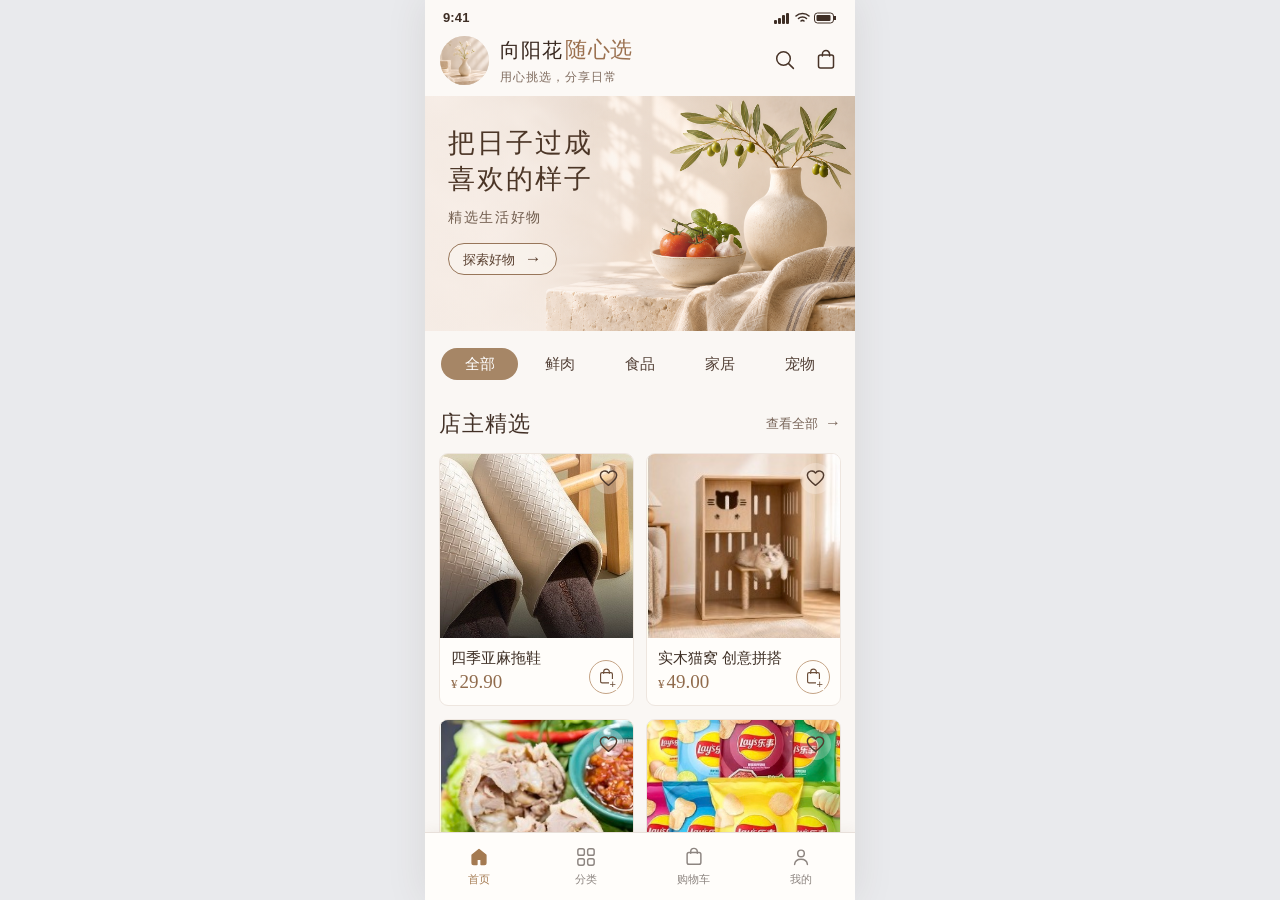
==== v1.html @ 058ba62c "Emphasize shop name typography" ====
<!doctype html>
<html lang="zh-CN">
<head>
  <meta charset="utf-8">
  <meta name="viewport" content="width=device-width, initial-scale=1, viewport-fit=cover">
  <meta name="theme-color" content="#ffffff">
  <title>向阳花随心选</title>
  <link rel="stylesheet" href="./v1-base.css">
  <link rel="stylesheet" href="./v1-theme.css">
  <link rel="stylesheet" href="./v1-store.css?rev=store-1">
  <link rel="stylesheet" href="./v1-warm.css?rev=warm-4">
</head>
<body>
  <main class="phone-shell" aria-label="向阳花随心选界面预览">
    <div class="screen" id="screen" tabindex="0"></div>
    <nav class="bottom-nav" id="bottom-nav" aria-label="页面导航"></nav>
    <div class="toast" id="toast" role="status" aria-live="polite"></div>
  </main>
  <script src="./v1.js?rev=warm-4" defer></script>
</body>
</html>
---- v1-base.css ----
:root {
  font-family: -apple-system, BlinkMacSystemFont, "PingFang SC", "Microsoft YaHei", sans-serif;
  color: #253027;
  background: #e9ece7;
  font-synthesis: none;
  -webkit-tap-highlight-color: transparent;
  --green: #416d50;
  --soft-green: #eaf2e8;
  --muted: #9aa49a;
  --price: #ce795f;
}
* { box-sizing: border-box; }
html, body { height: 100%; margin: 0; }
body { display: flex; justify-content: center; overflow: hidden; }
button, input { font: inherit; }
button { border: 0; cursor: pointer; }
button:focus-visible, input:focus-visible, .screen:focus-visible { outline: 2px solid #6b9a74; outline-offset: 2px; }
.phone-shell { position: relative; display: flex; flex-direction: column; width: min(100%, 430px); height: 100%; height: 100dvh; background: #f6f7f3; overflow: hidden; box-shadow: 0 0 38px #2a3b2d12; }
.screen { flex: 1; min-height: 0; overflow-y: auto; overscroll-behavior: contain; -webkit-overflow-scrolling: touch; scrollbar-width: thin; scrollbar-color: #d2dbd0 transparent; }
.screen::-webkit-scrollbar { width: 4px; }
.screen::-webkit-scrollbar-thumb { background: #d2dbd0; border-radius: 4px; }
.status-bar { display: flex; justify-content: space-between; align-items: center; height: 29px; padding: 6px 18px 0; font-size: 13px; font-weight: 700; letter-spacing: .01em; }
.status-icons { display: flex; align-items: center; gap: 4px; }
.status-icons svg { display: block; }
.home-header { padding: 0 16px 15px; background: linear-gradient(180deg, #e5f0e4 0%, #f6f7f3 100%); }
.home-header .status-bar { margin: 0 -16px; }
.brand-row { display: flex; justify-content: space-between; align-items: flex-start; min-height: 55px; padding-top: 9px; }
.brand-title { margin: 0; color: #233026; font-size: 21px; line-height: 1.2; font-weight: 750; letter-spacing: .01em; }
.brand-subtitle { display: flex; align-items: center; gap: 6px; margin-top: 4px; color: #859288; font-size: 11px; line-height: 1.1; }
.brand-subtitle strong { color: #627766; font-weight: 650; }
.location-dot { width: 6px; height: 6px; border-radius: 50%; background: #83a78a; }
.capsule { display: flex; align-items: center; justify-content: center; gap: 9px; width: 78px; height: 30px; border: 1px solid #dce8dc; border-radius: 20px; background: #fffdfbea; color: #253027; }
.capsule-dots { font-weight: 900; letter-spacing: 1px; transform: translateY(-2px); }
.capsule-divider { width: 1px; height: 17px; background: #e4e9e4; }
.capsule-ring { width: 15px; height: 15px; border: 2px solid currentColor; border-radius: 50%; position: relative; }
.capsule-ring::after { position: absolute; content: ""; width: 5px; height: 5px; border-radius: 50%; background: currentColor; left: 3px; top: 3px; }
.search-form { display: flex; align-items: center; gap: 9px; width: 100%; height: 44px; padding: 5px 5px 5px 13px; border: 1px solid #dce9da; border-radius: 24px; background: #fff; box-shadow: 0 3px 10px #49664b0a; }
.search-form .icon { color: #8ea590; flex: 0 0 18px; }
.search-form input { min-width: 0; flex: 1; border: 0; outline: 0; background: transparent; color: #35483a; font-size: 14px; }
.search-form input::placeholder { color: #aab5a9; }
.search-submit { align-self: stretch; min-width: 56px; padding: 0 14px; border-radius: 20px; background: var(--green); color: #fff; font-size: 13px; font-weight: 700; }
.channels { display: flex; gap: 22px; padding-top: 14px; overflow-x: auto; white-space: nowrap; scrollbar-width: none; }
.channels::-webkit-scrollbar, .horizontal-list::-webkit-scrollbar { display: none; }
.channel { position: relative; flex: none; padding: 0 0 11px; background: transparent; color: #66766a; font-size: 13px; font-weight: 600; }
.channel.is-active { color: #416d50; font-size: 15px; font-weight: 750; }
.channel.is-active::after { position: absolute; content: ""; bottom: 3px; left: 0; width: 28px; height: 3px; border-radius: 2px; background: #416d50; }
.home-body { padding: 0 16px 26px; }
.shortcuts { display: grid; grid-template-columns: repeat(5, minmax(0, 1fr)); gap: 4px; margin: 0 0 22px; }
.shortcut { display: flex; flex-direction: column; align-items: center; gap: 7px; min-width: 0; padding: 0; color: #56685a; background: transparent; font-size: 11px; font-weight: 650; white-space: nowrap; }
.shortcut-art { display: grid; place-items: center; width: 48px; height: 48px; overflow: hidden; border-radius: 50%; background: #ecf3ea; }
.shortcut-art .sprite { width: 40px; height: 40px; border-radius: 50%; }
.shortcut-art .icon { width: 20px; height: 20px; color: #527d5c; }
.section-heading { display: flex; align-items: center; justify-content: space-between; gap: 10px; margin: 0 0 12px; }
.section-heading h2 { margin: 0; font-size: 18px; line-height: 1.2; letter-spacing: .01em; font-weight: 750; }
.section-heading .minor, .section-link { color: #9ca89d; font-size: 11px; font-weight: 600; }
.section-link { padding: 3px 0; background: transparent; }
.feature-grid { display: grid; grid-template-columns: 1fr 1fr; grid-template-rows: repeat(2, 72px); gap: 8px; margin-bottom: 24px; }
.feature { min-width: 0; overflow: hidden; border-radius: 15px; background: #fff; box-shadow: 0 3px 12px #34503a0a; text-align: left; color: inherit; }
.feature-main { display: flex; flex-direction: column; grid-row: 1 / span 2; padding: 12px 7px 7px; }
.feature-copy { min-width: 0; padding-left: 6px; }
.feature-title { display: block; font-size: 14px; line-height: 1.3; font-weight: 750; }
.feature-subtitle { display: block; margin-top: 4px; color: #a2ada1; font-size: 10px; line-height: 1.25; font-weight: 500; white-space: nowrap; }
.feature-main .feature-image { flex: 1; min-height: 0; margin-top: 8px; }
.feature-small { display: flex; align-items: center; justify-content: space-between; gap: 4px; padding: 7px 7px 7px 6px; }
.feature-small .feature-image { flex: 0 0 58px; width: 58px; height: 58px; }
.feature-image, .product-image, .detail-image, .hero-promo { overflow: hidden; border-radius: 10px; background: #f1f3ed; }
.sprite { display: block; width: 100%; height: 100%; overflow: hidden; }
.product-grid { display: grid; grid-template-columns: repeat(2, minmax(0, 1fr)); gap: 9px; }
.product-card { min-width: 0; overflow: hidden; padding: 6px; border-radius: 14px; background: #fff; box-shadow: 0 3px 12px #34503a0a; }
.product-open { display: block; width: 100%; padding: 0; text-align: left; color: inherit; background: transparent; }
.product-image { position: relative; width: 100%; aspect-ratio: 1 / 1; }
.product-badge { position: absolute; top: 7px; left: 7px; z-index: 1; padding: 3px 6px; border-radius: 5px; color: #5c8064; background: #eff6ebed; font-size: 10px; font-weight: 750; line-height: 1.2; }
.product-badge.hot { color: #c77b61; background: #fff2eaf0; }
.product-body { padding: 10px 5px 4px; }
.product-name { display: -webkit-box; height: 19px; overflow: hidden; color: #253027; font-size: 14px; line-height: 19px; font-weight: 750; -webkit-line-clamp: 1; -webkit-box-orient: vertical; }
.product-sub { display: block; overflow: hidden; margin-top: 4px; color: #9ba69b; font-size: 10px; text-overflow: ellipsis; white-space: nowrap; }
.product-bottom { display: flex; align-items: flex-end; justify-content: space-between; gap: 5px; margin-top: 10px; }
.price { color: var(--price); font-weight: 750; line-height: 1; white-space: nowrap; }
.price .currency { margin-right: 1px; font-size: 12px; }
.price .amount { font-size: 20px; }
.add-button { display: grid; place-items: center; flex: 0 0 27px; width: 27px; height: 27px; padding: 0; border-radius: 50%; background: #477555; color: #fff; font-size: 19px; font-weight: 400; line-height: 1; }
.section-space { margin-top: 25px; }
.info-strip { display: flex; justify-content: space-between; align-items: center; gap: 12px; margin-top: 21px; padding: 16px; border-radius: 14px; background: #eaf2e9; }
.info-strip strong { display: block; color: #416d50; font-size: 14px; }
.info-strip span { display: block; margin-top: 5px; color: #8ba08d; font-size: 11px; }
.info-strip button { flex: none; padding: 8px 0; color: #5d8163; background: transparent; font-size: 11px; font-weight: 650; }
.end-note { padding: 24px 0 5px; color: #b5bdb4; text-align: center; font-size: 11px; }
.bottom-nav { z-index: 5; display: grid; grid-template-columns: repeat(4, 1fr); flex: none; min-height: 67px; padding: 7px 0 max(7px, env(safe-area-inset-bottom)); border-top: 1px solid #eef0eb; background: #fffffffa; box-shadow: 0 -4px 16px #2b462d08; }
.nav-item { position: relative; display: flex; flex-direction: column; align-items: center; justify-content: center; gap: 4px; min-height: 48px; padding: 0; color: #9ba59b; background: transparent; font-size: 10px; font-weight: 550; }
.nav-item.is-active { color: #416d50; font-weight: 750; }
.nav-item .icon { width: 19px; height: 19px; }
.nav-count { position: absolute; top: 0; left: calc(50% + 5px); min-width: 15px; height: 15px; padding: 0 3px; border: 1px solid white; border-radius: 10px; background: #d78168; color: #fff; font-size: 9px; line-height: 13px; }
.page-header { position: sticky; top: 0; z-index: 3; padding: 0 16px 12px; background: #fff; border-bottom: 1px solid #f0f2ee; }
.page-header .status-bar { margin: 0 -16px; }
.page-title-row { display: flex; align-items: center; justify-content: space-between; height: 44px; }
.page-title-row h1 { margin: 0; font-size: 20px; font-weight: 750; }
.page-title-row .spacer, .back-button { width: 35px; }
.back-button { display: grid; place-items: center; height: 35px; padding: 0; background: transparent; color: #2b392e; }
.back-button .icon { width: 20px; height: 20px; }
.page-title-row .capsule { width: 78px; transform: scale(.9); transform-origin: right center; }
.category-layout { display: grid; grid-template-columns: 88px minmax(0, 1fr); align-items: start; gap: 9px; padding: 12px 12px 30px 0; }
.category-side { position: sticky; top: 95px; display: flex; flex-direction: column; gap: 3px; max-height: calc(100dvh - 185px); overflow-y: auto; }
.category-side button { position: relative; padding: 10px 3px; color: #8b988c; background: transparent; font-size: 11px; line-height: 1.3; font-weight: 600; }
.category-side button.is-active { color: #416d50; background: #edf4eb; font-weight: 750; }
.category-side button.is-active::before { position: absolute; content: ""; left: 0; top: 9px; bottom: 9px; width: 3px; border-radius: 3px; background: #6f9878; }
.category-panel { min-width: 0; }
.category-head { display: flex; align-items: end; justify-content: space-between; margin: 3px 0 12px; }
.category-head h2 { margin: 0; font-size: 17px; }
.category-head span { color: #a4aea3; font-size: 11px; }
.category-panel .product-grid { gap: 7px; }
.category-panel .product-card { padding: 5px; }
.category-panel .product-body { padding: 8px 3px 4px; }
.category-panel .product-name { font-size: 12px; }
.category-panel .price .amount { font-size: 17px; }
.category-panel .add-button { width: 24px; height: 24px; flex-basis: 24px; }
.page-content { padding: 15px 16px 28px; }
.search-page-form { margin-top: 3px; background: #f4f6f1; border-color: transparent; box-shadow: none; }
.search-count { margin: 3px 0 14px; color: #a4ada3; font-size: 12px; }
.empty-search { padding: 80px 12px; color: #a3aca1; text-align: center; font-size: 14px; }
.profile-card { overflow: hidden; border-radius: 16px; background: #fff; box-shadow: 0 5px 18px #33513a0a; }
.profile-banner { position: relative; height: 194px; overflow: hidden; background: #e9f1e7; }
.profile-banner .sprite { position: absolute; inset: 0; }
.profile-overlay { position: absolute; inset: 0; display: flex; flex-direction: column; align-items: center; justify-content: flex-end; padding-bottom: 22px; color: #fff; background: linear-gradient(transparent 38%, #1c3421a8); }
.profile-overlay strong { font-size: 23px; letter-spacing: 2px; }
.profile-overlay span { margin-top: 5px; font-size: 12px; }
.profile-actions { display: grid; gap: 11px; padding: 22px; }
.wide-button { width: 100%; min-height: 45px; border-radius: 24px; background: #416d50; color: #fff; font-size: 15px; font-weight: 700; }
.wide-button.wechat { background: #06bf5b; }
.profile-hint { margin: 4px 0 0; color: #aab2a8; text-align: center; font-size: 11px; line-height: 1.7; }
.profile-links { display: grid; gap: 8px; margin-top: 16px; }
.profile-links button { display: flex; justify-content: space-between; padding: 17px; border-radius: 12px; background: #fff; color: #3a483d; text-align: left; }
.report-card, .guide-card { padding: 26px 18px; border-radius: 16px; background: #fff; box-shadow: 0 5px 18px #33513a0a; }
.empty-report { padding-top: 33px; text-align: center; }
.empty-icon { display: grid; place-items: center; width: 106px; height: 106px; margin: 0 auto 20px; border-radius: 50%; background: #e8f1e6; color: #7d9c83; }
.empty-icon .icon { width: 46px; height: 46px; }
.empty-report h2 { margin: 0; font-size: 17px; }
.empty-report p { margin: 9px 0 22px; color: #a0aa9f; font-size: 12px; }
.empty-report .wide-button { max-width: 200px; }
.report-item { display: grid; grid-template-columns: 68px 1fr auto; gap: 12px; align-items: center; padding: 11px 0; border-bottom: 1px solid #f1f3ef; }
.report-item:last-child { border: 0; }
.report-item .product-image { width: 68px; height: 68px; }
.report-name { margin: 0 0 8px; font-size: 13px; font-weight: 700; }
.report-price { color: var(--price); font-size: 14px; font-weight: 700; }
.remove-button { padding: 8px; color: #9ca89c; background: transparent; font-size: 12px; }
.detail-content { padding: 12px 16px 25px; }
.detail-image { width: 100%; aspect-ratio: 1 / 1; }
.detail-panel { margin-top: 12px; padding: 19px 17px; border-radius: 16px; background: #fff; }
.detail-panel h1 { margin: 0 0 8px; font-size: 19px; line-height: 1.4; }
.detail-description { margin: 0; color: #99a399; font-size: 12px; line-height: 1.7; }
.detail-price { margin: 20px 0 15px; }
.detail-price .amount { font-size: 29px; }
.detail-stats { display: flex; gap: 26px; padding-top: 14px; border-top: 1px solid #f1f3ee; color: #a0aba0; font-size: 12px; }
.detail-actions { display: flex; align-items: center; gap: 9px; flex: none; min-height: 68px; padding: 9px 16px max(9px, env(safe-area-inset-bottom)); border-top: 1px solid #eef0eb; background: #fff; }
.detail-actions .wide-button { min-height: 44px; }
.detail-actions .secondary { flex: 0 0 90px; background: #d28c74; }
.guide-title { margin: 0 0 9px; color: #416d50; font-size: 18px; }
.guide-card p { margin: 0 0 15px; color: #728174; font-size: 13px; line-height: 1.8; }
.guide-card p:last-child { margin-bottom: 0; }
.toast { position: absolute; left: 50%; bottom: 86px; z-index: 10; padding: 9px 14px; border-radius: 10px; color: #fff; background: #28372de8; font-size: 12px; opacity: 0; pointer-events: none; transform: translate(-50%, 8px); transition: opacity .18s, transform .18s; white-space: nowrap; }
.toast.show { opacity: 1; transform: translate(-50%, 0); }
@media (max-width: 350px) {
  .channels { gap: 16px; }
  .home-body { padding-left: 12px; padding-right: 12px; }
  .feature-title { font-size: 13px; }
  .feature-small .feature-image { flex-basis: 50px; width: 50px; height: 50px; }
  .shortcut { font-size: 10px; }
  .price .amount { font-size: 18px; }
}
@media (prefers-reduced-motion: reduce) { .toast { transition: none; } }
---- v1-theme.css ----
:root {
  color: #202124;
  background: #e9eaed;
  --green: #f22730;
  --soft-green: #fff0f0;
  --muted: #96979d;
  --price: #f22730;
}
button:focus-visible, input:focus-visible, .screen:focus-visible { outline-color: #f05b61; }
.phone-shell { background: #f5f5f8; box-shadow: 0 0 38px #30282b12; }
.screen { scrollbar-color: #dedfe4 transparent; }
.screen::-webkit-scrollbar-thumb { background: #dedfe4; }
.status-bar { color: #171719; }
.home-header { padding: 0 13px 7px; background: linear-gradient(145deg, #fff5f5 0%, #fff 33%, #fff 100%); }
.home-header .status-bar { margin: 0 -13px; }
.brand-row { min-height: 54px; }
.brand-title { color: #171719; font-size: 21px; font-weight: 800; letter-spacing: -.015em; }
.brand-subtitle { color: #999a9e; }
.brand-subtitle strong { color: #66676c; }
.location-dot { background: #f22730; }
.capsule { border-color: #e8e8eb; background: #ffffffed; color: #171719; }
.capsule-divider { background: #e5e5e8; }
.search-form { height: 42px; border: 1.5px solid #f22730; border-radius: 23px; background: #fff; box-shadow: none; }
.search-form .icon { color: #f22730; }
.search-form input { color: #252529; }
.search-form input::placeholder { color: #a0a0a6; }
.search-submit { min-width: 55px; padding: 0 11px; border-left: 1px solid #ececef; border-radius: 0 18px 18px 0; background: transparent; color: #f22730; font-size: 15px; font-weight: 800; }
.channels { gap: 24px; padding-top: 13px; }
.channel { color: #65666b; font-size: 14px; font-weight: 550; }
.channel.is-active { color: #171719; font-size: 16px; font-weight: 800; }
.channel.is-active::after { width: 28px; background: #f22730; }
.home-body { padding: 0 12px 26px; background: #f5f5f8; }
.shortcuts { gap: 2px; margin: 0 -12px 15px; padding: 5px 12px 12px; background: #fff; }
.shortcut { gap: 4px; color: #4f5055; font-size: 11px; font-weight: 600; }
.shortcut-art { position: relative; width: 55px; height: 55px; overflow: visible; background: transparent; }
.category-illustration { display: block; width: 55px; height: 55px; overflow: visible; }
.shortcut-tag { position: absolute; top: 0; right: -4px; padding: 2px 5px; border: 1px solid #fff; border-radius: 10px 10px 10px 2px; background: #f22730; color: #fff; font-size: 9px; font-weight: 800; line-height: 1.15; }
.section-heading { margin-bottom: 9px; }
.section-heading h2 { color: #171719; font-size: 18px; font-weight: 800; letter-spacing: -.01em; }
.section-heading .minor, .section-link { color: #a0a0a6; font-size: 11px; }
.showcase-grid { display: grid; grid-template-columns: repeat(2, minmax(0, 1fr)); gap: 8px; }
.showcase-card { min-width: 0; padding: 11px 9px 10px; border-radius: 12px; background: #fff; }
.showcase-heading { display: flex; align-items: baseline; justify-content: space-between; gap: 3px; overflow: hidden; }
.showcase-heading h3 { overflow: hidden; margin: 0; color: #171719; font-size: 15px; font-weight: 800; text-overflow: ellipsis; white-space: nowrap; }
.showcase-heading > span { flex: none; color: #ef3c41; font-size: 9px; font-weight: 700; }
.showcase-products { display: grid; grid-template-columns: repeat(2, minmax(0, 1fr)); gap: 5px; margin-top: 8px; }
.showcase-product { min-width: 0; padding: 0; background: transparent; text-align: center; }
.showcase-photo { display: block; width: 100%; aspect-ratio: 1 / .9; overflow: hidden; border-radius: 8px; background: #f7f7f7; }
.showcase-price { display: block; overflow: hidden; margin-top: 6px; color: #f22730; font-size: 10px; font-weight: 800; text-overflow: ellipsis; white-space: nowrap; }
.showcase-price strong { font-size: 14px; letter-spacing: -.025em; }
.quick-panels { display: grid; grid-template-columns: repeat(2, minmax(0, 1fr)); gap: 8px; margin: 8px 0 18px; }
.quick-panel { display: flex; justify-content: space-between; align-items: center; gap: 3px; min-width: 0; min-height: 69px; padding: 7px 7px 7px 11px; border-radius: 12px; background: linear-gradient(120deg, #fff4f2, #fff 70%); color: #171719; text-align: left; }
.quick-panel:nth-child(2) { background: linear-gradient(120deg, #fff8e9, #fff 70%); }
.quick-panel strong, .quick-panel small { display: block; white-space: nowrap; }
.quick-panel strong { font-size: 14px; font-weight: 800; }
.quick-panel small { margin-top: 5px; color: #a3a0a0; font-size: 10px; }
.quick-panel-photo { flex: 0 0 55px; width: 55px; height: 55px; overflow: hidden; border-radius: 8px; background: #f6f6f6; }
.feature-image, .product-image, .detail-image, .hero-promo { background: #f6f6f7; }
.product-grid { gap: 8px; }
.product-card { padding: 0; border-radius: 10px; box-shadow: none; }
.product-image { border-radius: 10px 10px 0 0; }
.product-badge { top: 7px; left: 7px; color: #188b65; background: #e3f7eeed; font-weight: 750; }
.product-badge.hot { color: #fff; background: #f22730ed; }
.product-body { padding: 10px 9px 3px; }
.product-name { color: #242428; font-size: 14px; font-weight: 700; }
.product-sub { color: #a0a1a6; font-size: 10px; }
.product-bottom { padding: 0 9px 10px; margin-top: 9px; }
.price { color: #f22730; font-weight: 800; font-variant-numeric: tabular-nums; }
.price .amount { font-size: 21px; letter-spacing: -.035em; }
.add-button { border: 1px solid #ffe0e1; background: #fff0f1; color: #f22730; font-size: 21px; }
.info-strip { background: #fff1f1; }
.info-strip strong { color: #ca3439; }
.info-strip span { color: #aa9091; }
.info-strip button { color: #eb4248; }
.end-note { color: #b5b5bb; }
.bottom-nav { border-top-color: #eeeef1; background: #fff; box-shadow: 0 -4px 16px #26242608; }
.nav-item { color: #77787d; font-size: 10px; }
.nav-item.is-active { color: #f22730; }
.nav-item .icon { width: 21px; height: 21px; }
.nav-count { background: #f22730; }
.page-header { border-bottom-color: #f0f0f2; }
.page-title-row h1 { color: #1b1b1d; font-size: 20px; font-weight: 800; }
.back-button { color: #242427; }
.category-side button { color: #85858a; }
.category-side button.is-active { color: #ef2931; background: #fff1f1; }
.category-side button.is-active::before { background: #f22730; }
.category-head h2 { color: #19191b; }
.category-head span, .search-count, .empty-search { color: #9c9ca2; }
.category-panel .product-card { padding: 0; }
.category-panel .product-body { padding: 8px 7px 3px; }
.category-panel .product-bottom { padding: 0 7px 8px; }
.search-page-form { background: #fff; border-color: #f22730; }
.profile-card, .report-card, .guide-card { box-shadow: 0 4px 14px #29292908; }
.profile-banner { background: #f6efed; }
.profile-overlay { background: linear-gradient(transparent 38%, #301a1aa8); }
.wide-button { background: linear-gradient(90deg, #ff5459, #ed222d); }
.wide-button.wechat { background: #07bf5b; }
.profile-links button { color: #303034; }
.empty-icon { background: #fff0f0; color: #f17779; }
.empty-report p, .detail-description, .detail-stats { color: #a1a1a6; }
.report-price { color: #f22730; }
.remove-button { color: #99999e; }
.detail-price .currency { font-size: 15px; }
.detail-price .amount { font-size: 30px; }
.detail-actions { border-top-color: #eeeef1; }
.detail-actions .secondary { background: #fff0f0; color: #ee3d43; }
.guide-title { color: #e92c34; }
.guide-card p { color: #77777d; }
.toast { background: #252528e8; }
@media (max-width: 350px) {
  .channels { gap: 17px; }
  .shortcut-art, .category-illustration { width: 48px; height: 48px; }
  .showcase-heading h3 { font-size: 13px; }
  .showcase-heading > span { font-size: 8px; }
  .quick-panel strong { font-size: 13px; }
  .quick-panel-photo { flex-basis: 48px; width: 48px; height: 48px; }
}
---- v1-store.css ----
:root {
  --green: #304a3d;
  --soft-green: #edf2ed;
  --price: #304a3d;
  color: #202822;
}
button:focus-visible, input:focus-visible, .screen:focus-visible { outline-color: #658273; }
.phone-shell { background: #fff; box-shadow: 0 0 38px #202b2410; }
.screen { scrollbar-color: #d8e0d9 transparent; }
.screen::-webkit-scrollbar-thumb { background: #d8e0d9; }
.status-bar { color: #202620; }
.home-header { padding: 0 18px; background: #fff; }
.home-header .status-bar { margin: 0 -18px; }
.shop-topbar { display: flex; align-items: center; justify-content: space-between; min-height: 58px; gap: 10px; }
.shop-identity { display: flex; align-items: center; gap: 9px; min-width: 0; }
.shop-mark { display: grid; place-items: center; flex: none; width: 36px; height: 36px; border: 1px solid #cbd8ce; border-radius: 50%; color: #385747; }
.shop-mark svg { width: 27px; height: 27px; }
.shop-name { color: #24382d; font-size: 16px; font-weight: 700; letter-spacing: .05em; white-space: nowrap; }
.shop-wordmark { margin-top: 3px; color: #829185; font-size: 9px; font-weight: 600; letter-spacing: .12em; white-space: nowrap; }
.shop-header-actions { display: flex; align-items: center; gap: 10px; }
.shop-search { display: grid; place-items: center; width: 30px; height: 30px; padding: 0; background: transparent; color: #263c2e; }
.shop-search .icon { width: 21px; height: 21px; }
.capsule { flex: none; border-color: #e1e8e1; background: #fff; color: #27392d; }
.home-body { padding: 0 16px 25px; background: #fff; }
.shop-hero { position: relative; min-height: 218px; overflow: hidden; border-radius: 12px; background: #344333; }
.shop-hero::after { position: absolute; inset: 0; content: ''; background: linear-gradient(90deg, #1b291fc2 0%, #23352288 52%, #1b291f08 100%); }
.shop-hero-image { position: absolute; inset: 0; width: 100%; height: 100%; object-fit: cover; object-position: center center; }
.shop-hero-copy { position: relative; z-index: 1; display: flex; flex-direction: column; align-items: flex-start; padding: 28px 23px 24px; color: #fff; }
.shop-hero-kicker { color: #d7e1d1; font-size: 10px; font-weight: 650; letter-spacing: .18em; }
.shop-hero h1 { margin: 14px 0 7px; font-family: 'Songti SC', 'Noto Serif SC', 'STSong', serif; font-size: 27px; font-weight: 600; line-height: 1.38; letter-spacing: .08em; }
.shop-hero p { margin: 0; color: #ebf0e8; font-size: 13px; letter-spacing: .08em; }
.shop-hero button { min-height: 33px; margin-top: 17px; padding: 0 15px; border: 1px solid #e6ede380; border-radius: 3px; background: #ffffffed; color: #32493b; font-size: 12px; font-weight: 700; }
.shop-intro { display: flex; align-items: center; justify-content: space-between; gap: 10px; padding: 15px 1px 16px; border-bottom: 1px solid #e9eeea; color: #52675a; font-size: 13px; letter-spacing: .06em; }
.shop-intro span + span { color: #98a69a; font-size: 9px; font-weight: 650; letter-spacing: .13em; white-space: nowrap; }
.shop-categories { padding-top: 24px; }
.shop-section-heading { display: flex; align-items: end; justify-content: space-between; gap: 10px; }
.shop-eyebrow { display: block; color: #8b9b8e; font-size: 10px; font-weight: 650; letter-spacing: .16em; line-height: 1; }
.shop-section-heading h2 { margin: 7px 0 0; color: #25382e; font-family: 'Songti SC', 'Noto Serif SC', 'STSong', serif; font-size: 20px; font-weight: 650; letter-spacing: .06em; line-height: 1.2; }
.shop-section-heading button { padding: 6px 0; background: transparent; color: #64786a; font-size: 12px; }
.shop-category-grid { display: grid; grid-template-columns: repeat(5, minmax(0, 1fr)); gap: 2px; margin-top: 17px; }
.shop-category { display: flex; min-width: 0; flex-direction: column; align-items: center; gap: 8px; padding: 0; background: transparent; color: #435549; font-size: 12px; white-space: nowrap; }
.shop-category-icon { display: grid; place-items: center; width: 54px; height: 54px; border: 1px solid #e8eee8; border-radius: 50%; background: #f6f8f5; color: #446452; }
.shop-category-icon svg { width: 36px; height: 36px; }
.shop-collection { padding-top: 30px; }
.shop-section-note { color: #92a093; font-size: 12px; white-space: nowrap; }
.shop-filters { display: flex; gap: 7px; overflow-x: auto; margin: 17px 0 16px; scrollbar-width: none; }
.shop-filters::-webkit-scrollbar { display: none; }
.shop-filter { flex: none; min-height: 31px; padding: 0 12px; border: 1px solid #e6ebe6; border-radius: 18px; background: #fff; color: #718076; font-size: 12px; white-space: nowrap; }
.shop-filter.is-active { border-color: #334e3f; background: #334e3f; color: #fff; }
.product-grid { gap: 20px 11px; }
.product-card { padding: 0; border-radius: 0; background: transparent; box-shadow: none; }
.product-image { border-radius: 8px; background: #f1f4f0; }
.product-body { padding: 10px 1px 2px; }
.product-name { height: 20px; color: #28342c; font-size: 14px; font-weight: 650; line-height: 20px; }
.product-sub { margin-top: 5px; color: #8d9a8f; font-size: 12px; }
.product-bottom { align-items: center; margin-top: 10px; padding: 0 1px 3px; }
.price, .report-price { color: #334e3f; font-weight: 700; font-variant-numeric: tabular-nums; }
.price .amount { font-size: 17px; letter-spacing: -.025em; }
.add-button { width: 28px; height: 28px; flex-basis: 28px; border: 1px solid #cbd9cd; background: #fff; color: #345744; font-size: 20px; }
.shop-about { display: flex; align-items: center; gap: 11px; margin-top: 30px; padding: 17px 15px; border: 1px solid #e9eee9; border-radius: 9px; background: #f7faf7; }
.shop-about-mark { display: grid; place-items: center; flex: none; width: 40px; height: 40px; border: 1px solid #d5e1d5; border-radius: 50%; color: #54725e; }
.shop-about-mark svg { width: 28px; height: 28px; }
.shop-about div { flex: 1; min-width: 0; }
.shop-about strong { color: #385044; font-size: 14px; }
.shop-about p { margin: 5px 0 0; color: #8a9c8d; font-size: 12px; }
.shop-about button { flex: none; padding: 7px 0; background: transparent; color: #577563; font-size: 12px; }
.end-note { padding: 28px 0 6px; color: #a8b5aa; font-size: 10px; letter-spacing: .14em; }
.bottom-nav { min-height: 68px; border-top-color: #edf0ed; background: #fff; box-shadow: 0 -3px 14px #2b463009; }
.nav-item { color: #909b92; font-size: 11px; font-weight: 550; }
.nav-item.is-active { color: #365944; font-weight: 700; }
.nav-item .icon { width: 21px; height: 21px; }
.nav-count { background: #4c6c57; }
.page-header { border-bottom-color: #edf0ed; }
.page-title-row h1 { color: #263b2f; font-size: 18px; }
.back-button { color: #344d3d; }
.search-form { border-color: #dfe8df; background: #f8faf8; box-shadow: none; }
.search-form .icon { color: #658072; }
.search-form input { color: #2c4033; }
.search-form input::placeholder { color: #9ca99e; }
.search-submit { min-width: 54px; border: 0; border-radius: 20px; background: #3d5f49; color: #fff; font-size: 13px; font-weight: 650; }
.category-side button { color: #859489; font-size: 12px; }
.category-side button.is-active { color: #365944; background: #edf4ee; }
.category-side button.is-active::before { background: #54765f; }
.category-head h2 { color: #283d30; }
.category-panel .product-grid { gap: 16px 8px; }
.category-panel .product-body { padding: 8px 1px 3px; }
.category-panel .product-bottom { padding: 0 1px 6px; }
.category-panel .product-name { font-size: 12px; }
.category-panel .price .amount { font-size: 16px; }
.page-content { background: #f8faf8; }
.profile-card, .report-card, .guide-card { border: 1px solid #edf1ed; border-radius: 10px; box-shadow: none; }
.profile-banner { height: 190px; background: #eaf0e9; }
.profile-banner > img { width: 100%; height: 100%; object-fit: cover; }
.profile-overlay { background: linear-gradient(#26372910, #1c2f20b8); }
.profile-overlay strong { font-family: 'Songti SC', 'STSong', serif; font-size: 22px; }
.profile-actions { gap: 7px; }
.profile-hint { color: #95a39a; font-size: 12px; }
.profile-links button { border: 1px solid #edf1ed; border-radius: 9px; color: #3c4e41; font-size: 14px; }
.wide-button { border-radius: 6px; background: #3c5d48; color: #fff; }
.empty-icon { width: 90px; height: 90px; background: #f0f5ef; color: #8ba493; }
.empty-report p, .detail-description, .detail-stats { color: #839187; }
.detail-content { background: #f8faf8; }
.detail-image { border-radius: 10px; }
.detail-panel { border: 1px solid #edf1ed; border-radius: 10px; }
.detail-price .amount { font-size: 27px; }
.detail-actions .secondary { background: #eef4ef; color: #4c6c57; }
.info-strip { background: #f0f5f0; }
.info-strip strong, .info-strip button { color: #526d59; }
.info-strip span { color: #8a9b8e; }
.guide-card { padding: 27px 21px; }
.guide-title { margin-top: 13px; color: #385443; font-family: 'Songti SC', 'STSong', serif; font-size: 20px; }
.guide-card p { margin-top: 15px; color: #748479; font-size: 14px; }
@media (max-width: 350px) {
  .home-header { padding-inline: 12px; }
  .home-header .status-bar { margin-inline: -12px; }
  .home-body { padding-inline: 12px; }
  .shop-wordmark { font-size: 8px; }
  .shop-header-actions { gap: 5px; }
  .shop-category { font-size: 11px; }
  .shop-category-icon { width: 46px; height: 46px; }
  .shop-category-icon svg { width: 31px; height: 31px; }
  .shop-hero h1 { font-size: 24px; }
  .shop-intro span + span { font-size: 8px; }
  .shop-section-note { font-size: 11px; }
}
---- v1-warm.css ----
:root {
  --green: #a37f5e;
  --soft-green: #f4ede7;
  --price: #916a49;
  color: #403025;
}
button:focus-visible, input:focus-visible, .screen:focus-visible { outline-color: #a78362; }
.phone-shell { background: #faf7f4; box-shadow: 0 0 38px #4b37251a; }
.screen { scrollbar-color: #ddd2c8 transparent; }
.screen::-webkit-scrollbar-thumb { background: #ddd2c8; }
.status-bar { color: #3e2e25; }
.warm-header { padding: 0 15px; background: #fcf9f6; }
.warm-header .status-bar { margin: 0 -15px; }
.warm-topbar { display: flex; align-items: center; justify-content: space-between; gap: 12px; min-height: 67px; padding: 5px 0 10px; }
.warm-identity { display: flex; align-items: center; gap: 11px; min-width: 0; }
.warm-avatar { flex: none; width: 49px; height: 49px; border-radius: 50%; object-fit: cover; object-position: center 28%; background: #eae1d7; }
.warm-shop-name { display: flex; align-items: baseline; gap: 3px; color: #38281f; font-family: 'Songti SC', 'Noto Serif SC', 'STSong', serif; font-size: 20px; font-weight: 700; letter-spacing: .04em; white-space: nowrap; }
.warm-shop-accent { color: #9b7150; font-family: 'PingFang SC', 'Microsoft YaHei', sans-serif; font-size: 1.1em; font-weight: 800; letter-spacing: .02em; }
.warm-shop-sub { margin-top: 4px; color: #806d60; font-size: 12px; letter-spacing: .08em; white-space: nowrap; }
.warm-header-actions { display: flex; align-items: center; gap: 12px; }
.warm-header-actions button { position: relative; display: grid; place-items: center; width: 29px; height: 35px; padding: 0; background: transparent; color: #473327; }
.warm-header-actions .icon { width: 24px; height: 24px; stroke-width: 1.5; }
.warm-header-bag > span { position: absolute; top: 0; right: -4px; display: grid; place-items: center; width: 15px; height: 15px; border-radius: 50%; background: #a37f5e; color: white; font-size: 9px; }
.warm-body { padding: 0 0 28px; background: #faf7f4; }
.warm-hero { position: relative; height: 235px; overflow: hidden; background: #eee3da; }
.warm-hero-image { position: absolute; inset: 0; width: 100%; height: 100%; object-fit: cover; object-position: center; }
.warm-hero::after { position: absolute; inset: 0; content: ''; background: linear-gradient(90deg, #f5ece6b8, #f7eee94a 47%, transparent 75%); }
.warm-hero-copy { position: relative; z-index: 1; padding: 29px 23px; color: #4c3627; }
.warm-hero h1 { margin: 0; font-family: 'Songti SC', 'Noto Serif SC', 'STSong', serif; font-size: 27px; font-weight: 700; line-height: 1.35; letter-spacing: .07em; }
.warm-hero p { margin: 11px 0 16px; color: #715d4e; font-size: 14px; letter-spacing: .12em; }
.warm-hero button { min-height: 32px; padding: 0 14px; border: 1px solid #98765a; border-radius: 18px; background: #fbf7f1aa; color: #5a4030; font-size: 13px; }
.warm-hero button span { margin-left: 6px; font-size: 17px; }
.warm-filters { display: flex; align-items: center; justify-content: space-between; gap: 3px; padding: 17px 16px 10px; }
.warm-filter { flex: 1; min-width: 0; min-height: 32px; padding: 0 8px; border-radius: 18px; background: transparent; color: #534137; font-family: 'Songti SC', 'Noto Serif SC', 'STSong', serif; font-size: 15px; white-space: nowrap; }
.warm-filter.is-active { background: #a68666; color: #fff; }
.warm-selection { padding: 18px 14px 0; }
.warm-section-heading { display: flex; align-items: center; justify-content: space-between; gap: 10px; margin-bottom: 14px; }
.warm-section-heading h2 { margin: 0; color: #423026; font-family: 'Songti SC', 'Noto Serif SC', 'STSong', serif; font-size: 22px; font-weight: 700; letter-spacing: .04em; }
.warm-section-heading button { padding: 6px 0; background: transparent; color: #79665a; font-size: 13px; }
.warm-section-heading button span { padding-left: 3px; font-size: 16px; }
.warm-grid { display: grid; grid-template-columns: repeat(2, minmax(0, 1fr)); gap: 13px 12px; }
.warm-card { position: relative; min-width: 0; overflow: hidden; border: 1px solid #eee6df; border-radius: 9px; background: #fffdfa; }
.warm-card-image { display: block; width: 100%; aspect-ratio: 1.05; overflow: hidden; padding: 0; background: #f0e6dc; }
.warm-card-image .sprite { width: 100%; height: 100%; }
.warm-favorite { position: absolute; top: 9px; right: 9px; display: grid; place-items: center; width: 31px; height: 31px; padding: 0; background: #fff9f54a; border-radius: 50%; color: #513b2e; }
.warm-favorite .icon { width: 23px; height: 23px; stroke-width: 1.5; }
.warm-favorite.is-active .icon { fill: #ad8569; color: #8b6248; }
.warm-card-copy { position: relative; min-height: 67px; padding: 10px 47px 10px 11px; }
.warm-card-title { display: -webkit-box; min-height: 20px; overflow: hidden; color: #3f3026; font-family: 'Songti SC', 'Noto Serif SC', 'STSong', serif; font-size: 15px; font-weight: 700; line-height: 20px; -webkit-box-orient: vertical; -webkit-line-clamp: 1; }
.warm-card-price { display: block; margin-top: 4px; color: #906b4c; font-family: Georgia, 'Songti SC', serif; font-size: 19px; line-height: 1; }
.warm-card-price small { margin-right: 2px; font-size: 13px; }
.warm-add { position: absolute; right: 10px; bottom: 11px; display: grid; place-items: center; width: 34px; height: 34px; padding: 0; border: 1px solid #c5a486; border-radius: 50%; background: #fffdfa; color: #6c4e39; }
.warm-add .icon { width: 19px; height: 19px; stroke-width: 1.5; }
.warm-add span { position: absolute; right: 5px; bottom: 3px; padding: 0 1px; background: #fffdfa; font-size: 11px; line-height: 1; }
.warm-about { display: flex; align-items: center; gap: 10px; margin: 24px 14px 0; padding: 16px 13px; border: 1px solid #eee5dc; border-radius: 8px; background: #f7f1eb; }
.warm-about > span { display: grid; place-items: center; flex: none; width: 39px; height: 39px; border: 1px solid #dfd0c1; border-radius: 50%; color: #a18268; }
.warm-about svg { width: 27px; height: 27px; }
.warm-about div { flex: 1; min-width: 0; }
.warm-about strong { color: #654e3c; font-size: 14px; }
.warm-about p { margin: 5px 0 0; color: #9a897c; font-size: 12px; }
.warm-about button { flex: none; padding: 6px 0; background: transparent; color: #98775b; font-size: 12px; }
.end-note { padding: 27px 0 3px; color: #b8a99d; font-size: 10px; letter-spacing: .14em; }
.bottom-nav { min-height: 68px; border-top-color: #e8e0da; background: #fffdfa; box-shadow: 0 -2px 12px #6a4a3010; }
.nav-item { color: #8d8580; font-size: 11px; }
.nav-item.is-active { color: #a47a51; }
.nav-item .icon { width: 22px; height: 22px; stroke-width: 1.6; }
.nav-item.is-active .nav-icon-home { fill: currentColor; }
.nav-count { background: #a47a51; }
.page-header { background: #fcf9f6; border-bottom-color: #eee6df; }
.page-title-row h1 { color: #4b382c; }
.back-button { color: #5d493b; }
.capsule { border-color: #eadfd5; color: #4f3c30; }
.search-form { border-color: #e9ded4; background: #fffdfa; }
.search-form .icon { color: #a48266; }
.search-form input { color: #4a382c; }
.search-submit { background: #a37f5e; color: #fff; }
.category-side button.is-active { color: #8c674a; background: #f6eee6; }
.category-side button.is-active::before { background: #a88361; }
.category-head h2, .product-name { color: #49372a; }
.product-sub, .detail-description, .detail-stats { color: #9e8f83; }
.price, .report-price { color: #916a49; }
.add-button { border-color: #dcc9b7; color: #916a49; }
.page-content, .detail-content { background: #faf7f4; }
.profile-card, .report-card, .guide-card, .detail-panel, .profile-links button { border-color: #eee5dd; }
.wide-button { background: #a37f5e; }
.empty-icon { background: #f5ede5; color: #b29a85; }
.info-strip { background: #f4ece4; }
.info-strip strong, .info-strip button, .guide-title { color: #8a6b50; }
.info-strip span { color: #a99788; }
.detail-actions .secondary { background: #f4ece4; color: #8a6b50; }
.profile-overlay { background: linear-gradient(#3e29160c, #38291c9c); }
@media (max-width: 350px) {
  .warm-header { padding-inline: 10px; }
  .warm-header .status-bar { margin-inline: -10px; }
  .warm-avatar { width: 42px; height: 42px; }
  .warm-identity { gap: 8px; }
  .warm-shop-name { font-size: 17px; }
  .warm-shop-sub { font-size: 11px; }
  .warm-header-actions { gap: 5px; }
  .warm-hero { height: 205px; }
  .warm-hero-copy { padding: 25px 18px; }
  .warm-hero h1 { font-size: 23px; }
  .warm-hero p { font-size: 12px; }
  .warm-filter { padding: 0 5px; font-size: 13px; }
  .warm-card-title { font-size: 13px; }
}
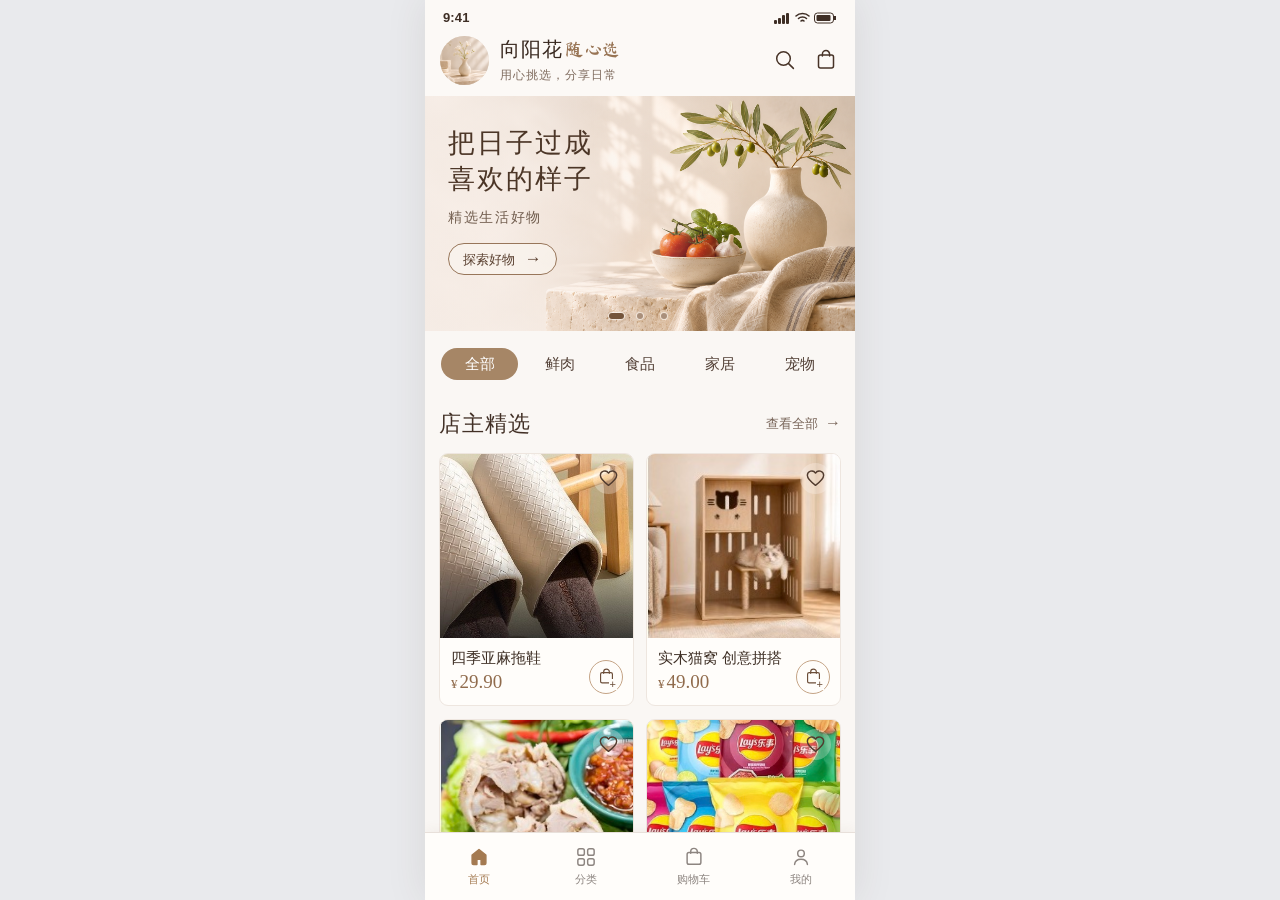
==== commit 0bf6d973: "Add boutique home carousel and refine shop font" ====
--- a/v1.html
+++ b/v1.html
@@ -8,7 +8,7 @@
   <link rel="stylesheet" href="./v1-base.css">
   <link rel="stylesheet" href="./v1-theme.css">
   <link rel="stylesheet" href="./v1-store.css?rev=store-1">
-  <link rel="stylesheet" href="./v1-warm.css?rev=warm-4">
+  <link rel="stylesheet" href="./v1-warm.css?rev=carousel-1">
 </head>
 <body>
   <main class="phone-shell" aria-label="向阳花随心选界面预览">
@@ -16,6 +16,6 @@
     <nav class="bottom-nav" id="bottom-nav" aria-label="页面导航"></nav>
     <div class="toast" id="toast" role="status" aria-live="polite"></div>
   </main>
-  <script src="./v1.js?rev=warm-4" defer></script>
+  <script src="./v1.js?rev=carousel-1" defer></script>
 </body>
 </html>
--- a/v1-warm.css
+++ b/v1-warm.css
@@ -1,3 +1,4 @@
+@font-face { font-family: 'Shop Accent'; src: url('./assets/v1-accent.woff2') format('woff2'); font-style: normal; font-weight: 400; font-display: swap; }
 :root {
   --green: #a37f5e;
   --soft-green: #f4ede7;
@@ -15,21 +16,29 @@
 .warm-identity { display: flex; align-items: center; gap: 11px; min-width: 0; }
 .warm-avatar { flex: none; width: 49px; height: 49px; border-radius: 50%; object-fit: cover; object-position: center 28%; background: #eae1d7; }
 .warm-shop-name { display: flex; align-items: baseline; gap: 3px; color: #38281f; font-family: 'Songti SC', 'Noto Serif SC', 'STSong', serif; font-size: 20px; font-weight: 700; letter-spacing: .04em; white-space: nowrap; }
-.warm-shop-accent { color: #9b7150; font-family: 'PingFang SC', 'Microsoft YaHei', sans-serif; font-size: 1.1em; font-weight: 800; letter-spacing: .02em; }
+.warm-shop-accent { color: #987454; font-family: 'Shop Accent', 'Kaiti SC', 'STKaiti', serif; font-size: .9em; font-weight: 400; letter-spacing: .03em; }
 .warm-shop-sub { margin-top: 4px; color: #806d60; font-size: 12px; letter-spacing: .08em; white-space: nowrap; }
 .warm-header-actions { display: flex; align-items: center; gap: 12px; }
 .warm-header-actions button { position: relative; display: grid; place-items: center; width: 29px; height: 35px; padding: 0; background: transparent; color: #473327; }
 .warm-header-actions .icon { width: 24px; height: 24px; stroke-width: 1.5; }
 .warm-header-bag > span { position: absolute; top: 0; right: -4px; display: grid; place-items: center; width: 15px; height: 15px; border-radius: 50%; background: #a37f5e; color: white; font-size: 9px; }
 .warm-body { padding: 0 0 28px; background: #faf7f4; }
-.warm-hero { position: relative; height: 235px; overflow: hidden; background: #eee3da; }
+.warm-hero { position: relative; height: 235px; overflow: hidden; background: #eee3da; touch-action: pan-y; }
+.warm-slide { position: absolute; inset: 0; animation: warm-hero-fade .35s ease both; }
+.warm-slide[hidden] { display: none; }
 .warm-hero-image { position: absolute; inset: 0; width: 100%; height: 100%; object-fit: cover; object-position: center; }
-.warm-hero::after { position: absolute; inset: 0; content: ''; background: linear-gradient(90deg, #f5ece6b8, #f7eee94a 47%, transparent 75%); }
+.warm-slide::after { position: absolute; inset: 0; content: ''; pointer-events: none; background: linear-gradient(90deg, #f5ece6b8, #f7eee94a 47%, transparent 75%); }
 .warm-hero-copy { position: relative; z-index: 1; padding: 29px 23px; color: #4c3627; }
 .warm-hero h1 { margin: 0; font-family: 'Songti SC', 'Noto Serif SC', 'STSong', serif; font-size: 27px; font-weight: 700; line-height: 1.35; letter-spacing: .07em; }
 .warm-hero p { margin: 11px 0 16px; color: #715d4e; font-size: 14px; letter-spacing: .12em; }
-.warm-hero button { min-height: 32px; padding: 0 14px; border: 1px solid #98765a; border-radius: 18px; background: #fbf7f1aa; color: #5a4030; font-size: 13px; }
-.warm-hero button span { margin-left: 6px; font-size: 17px; }
+.warm-hero-copy button { min-height: 32px; padding: 0 14px; border: 1px solid #98765a; border-radius: 18px; background: #fbf7f1aa; color: #5a4030; font-size: 13px; }
+.warm-hero-copy button span { margin-left: 6px; font-size: 17px; }
+.warm-carousel-dots { position: absolute; z-index: 2; bottom: 3px; left: 50%; display: flex; gap: 0; transform: translateX(-50%); }
+.warm-carousel-dot { position: relative; display: grid; place-items: center; width: 24px; height: 24px; padding: 0; border: 0; background: transparent; }
+.warm-carousel-dot::before { width: 6px; height: 6px; border-radius: 8px; background: #a98f7b; content: ''; box-shadow: 0 0 0 1px #fff8; transition: width .2s ease, background .2s ease; }
+.warm-carousel-dot.is-active::before { width: 15px; background: #74553c; }
+@keyframes warm-hero-fade { from { opacity: .65; } to { opacity: 1; } }
+@media (prefers-reduced-motion: reduce) { .warm-slide { animation: none; } .warm-carousel-dot::before { transition: none; } }
 .warm-filters { display: flex; align-items: center; justify-content: space-between; gap: 3px; padding: 17px 16px 10px; }
 .warm-filter { flex: 1; min-width: 0; min-height: 32px; padding: 0 8px; border-radius: 18px; background: transparent; color: #534137; font-family: 'Songti SC', 'Noto Serif SC', 'STSong', serif; font-size: 15px; white-space: nowrap; }
 .warm-filter.is-active { background: #a68666; color: #fff; }
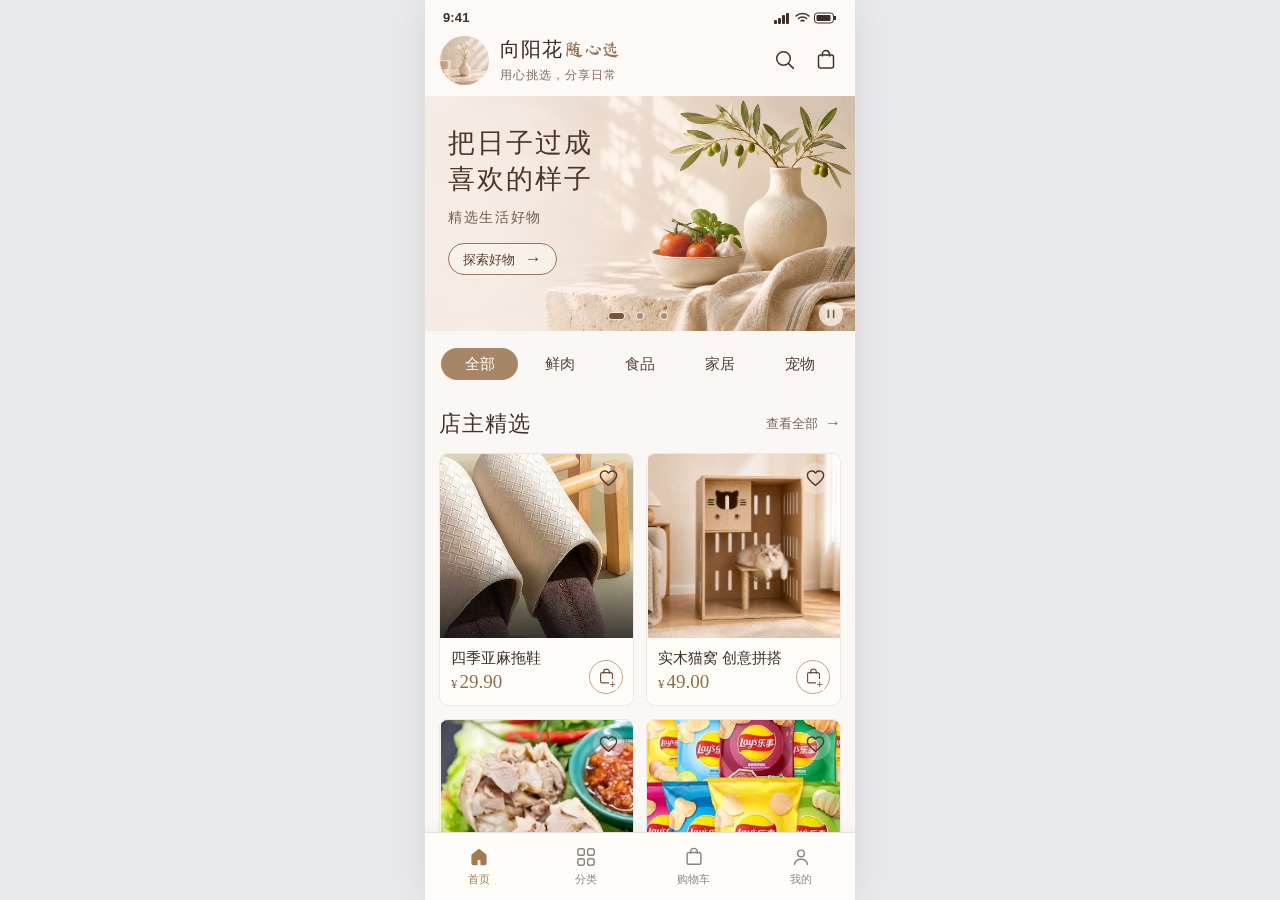
==== commit 7cd7bc11: "Ensure home carousel plays automatically" ====
--- a/v1.html
+++ b/v1.html
@@ -8,7 +8,7 @@
   <link rel="stylesheet" href="./v1-base.css">
   <link rel="stylesheet" href="./v1-theme.css">
   <link rel="stylesheet" href="./v1-store.css?rev=store-1">
-  <link rel="stylesheet" href="./v1-warm.css?rev=carousel-1">
+  <link rel="stylesheet" href="./v1-warm.css?rev=autoplay-2">
 </head>
 <body>
   <main class="phone-shell" aria-label="向阳花随心选界面预览">
@@ -16,6 +16,6 @@
     <nav class="bottom-nav" id="bottom-nav" aria-label="页面导航"></nav>
     <div class="toast" id="toast" role="status" aria-live="polite"></div>
   </main>
-  <script src="./v1.js?rev=carousel-1" defer></script>
+  <script src="./v1.js?rev=autoplay-2" defer></script>
 </body>
 </html>
--- a/v1-warm.css
+++ b/v1-warm.css
@@ -37,6 +37,8 @@
 .warm-carousel-dot { position: relative; display: grid; place-items: center; width: 24px; height: 24px; padding: 0; border: 0; background: transparent; }
 .warm-carousel-dot::before { width: 6px; height: 6px; border-radius: 8px; background: #a98f7b; content: ''; box-shadow: 0 0 0 1px #fff8; transition: width .2s ease, background .2s ease; }
 .warm-carousel-dot.is-active::before { width: 15px; background: #74553c; }
+.warm-carousel-toggle { position: absolute; z-index: 2; right: 12px; bottom: 5px; display: grid; place-items: center; width: 24px; height: 24px; padding: 0; border: 0; border-radius: 50%; background: #fff9f4b8; color: #74553c; }
+.warm-carousel-toggle svg { width: 14px; height: 14px; }
 @keyframes warm-hero-fade { from { opacity: .65; } to { opacity: 1; } }
 @media (prefers-reduced-motion: reduce) { .warm-slide { animation: none; } .warm-carousel-dot::before { transition: none; } }
 .warm-filters { display: flex; align-items: center; justify-content: space-between; gap: 3px; padding: 17px 16px 10px; }
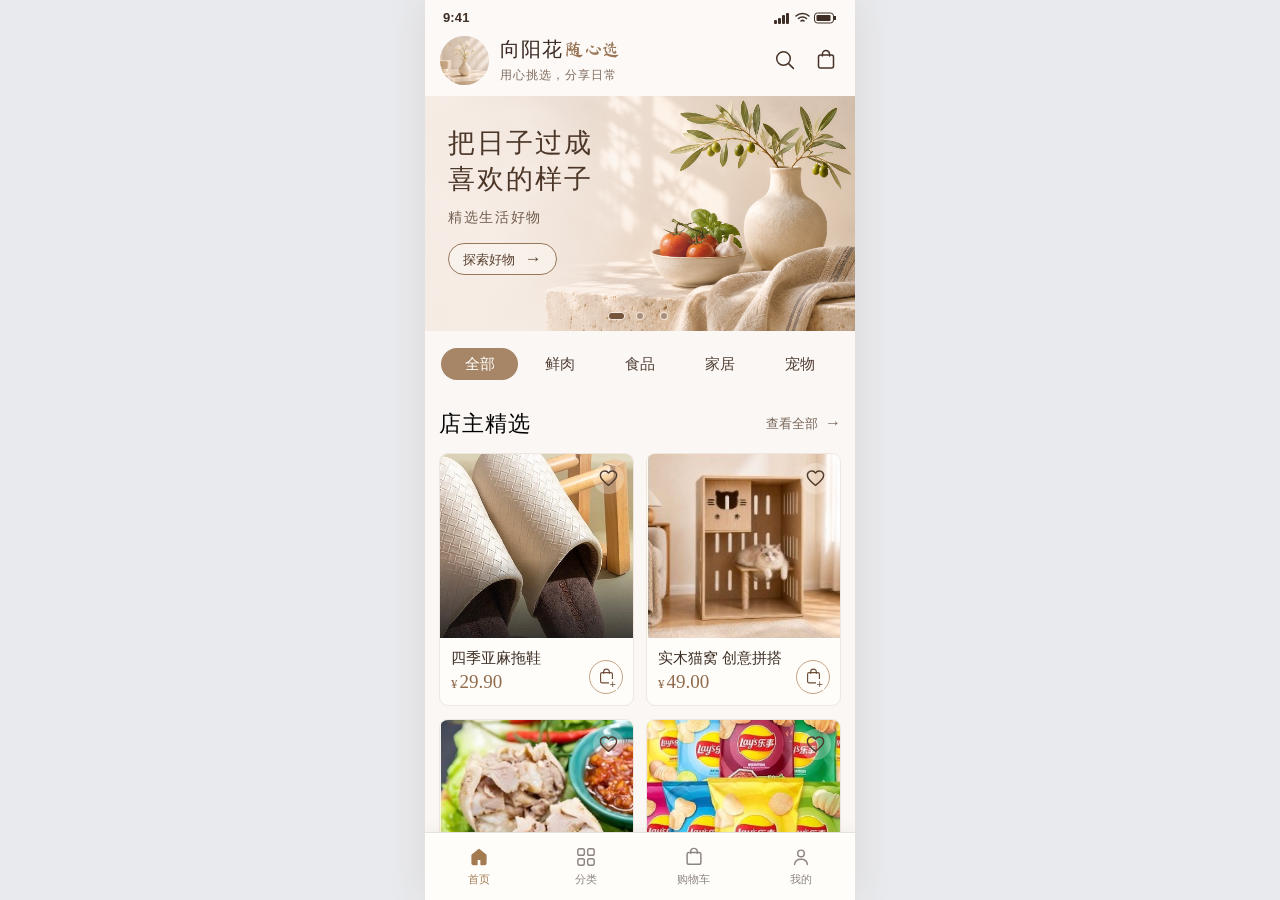
==== commit 5d5605eb: "Remove carousel playback control" ====
--- a/v1.html
+++ b/v1.html
@@ -8,7 +8,7 @@
   <link rel="stylesheet" href="./v1-base.css">
   <link rel="stylesheet" href="./v1-theme.css">
   <link rel="stylesheet" href="./v1-store.css?rev=store-1">
-  <link rel="stylesheet" href="./v1-warm.css?rev=autoplay-2">
+  <link rel="stylesheet" href="./v1-warm.css?rev=no-player-1">
 </head>
 <body>
   <main class="phone-shell" aria-label="向阳花随心选界面预览">
@@ -16,6 +16,6 @@
     <nav class="bottom-nav" id="bottom-nav" aria-label="页面导航"></nav>
     <div class="toast" id="toast" role="status" aria-live="polite"></div>
   </main>
-  <script src="./v1.js?rev=autoplay-2" defer></script>
+  <script src="./v1.js?rev=no-player-1" defer></script>
 </body>
 </html>
--- a/v1-warm.css
+++ b/v1-warm.css
@@ -37,8 +37,6 @@
 .warm-carousel-dot { position: relative; display: grid; place-items: center; width: 24px; height: 24px; padding: 0; border: 0; background: transparent; }
 .warm-carousel-dot::before { width: 6px; height: 6px; border-radius: 8px; background: #a98f7b; content: ''; box-shadow: 0 0 0 1px #fff8; transition: width .2s ease, background .2s ease; }
 .warm-carousel-dot.is-active::before { width: 15px; background: #74553c; }
-.warm-carousel-toggle { position: absolute; z-index: 2; right: 12px; bottom: 5px; display: grid; place-items: center; width: 24px; height: 24px; padding: 0; border: 0; border-radius: 50%; background: #fff9f4b8; color: #74553c; }
-.warm-carousel-toggle svg { width: 14px; height: 14px; }
 @keyframes warm-hero-fade { from { opacity: .65; } to { opacity: 1; } }
 @media (prefers-reduced-motion: reduce) { .warm-slide { animation: none; } .warm-carousel-dot::before { transition: none; } }
 .warm-filters { display: flex; align-items: center; justify-content: space-between; gap: 3px; padding: 17px 16px 10px; }
@@ -46,7 +44,7 @@
 .warm-filter.is-active { background: #a68666; color: #fff; }
 .warm-selection { padding: 18px 14px 0; }
 .warm-section-heading { display: flex; align-items: center; justify-content: space-between; gap: 10px; margin-bottom: 14px; }
-.warm-section-heading h2 { margin: 0; color: #423026; font-family: 'Songti SC', 'Noto Serif SC', 'STSong', serif; font-size: 22px; font-weight: 700; letter-spacing: .04em; }
+.warm-section-heading h2 { margin: 0; color: #000; font-family: 'Songti SC', 'Noto Serif SC', 'STSong', serif; font-size: 22px; font-weight: 700; letter-spacing: .04em; }
 .warm-section-heading button { padding: 6px 0; background: transparent; color: #79665a; font-size: 13px; }
 .warm-section-heading button span { padding-left: 3px; font-size: 16px; }
 .warm-grid { display: grid; grid-template-columns: repeat(2, minmax(0, 1fr)); gap: 13px 12px; }
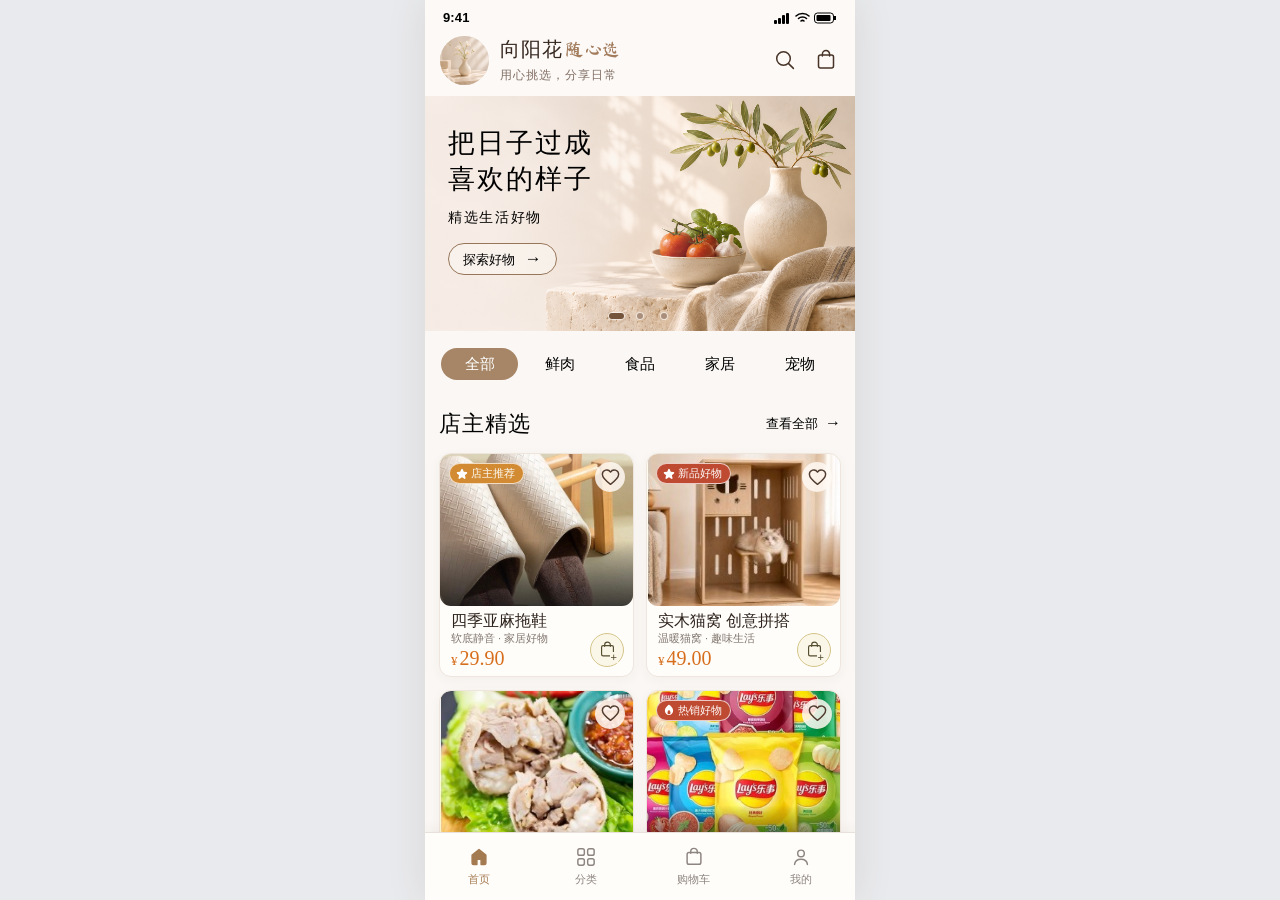
==== commit 3b5ef8f5: "Refine product cards and shop typography" ====
--- a/v1.html
+++ b/v1.html
@@ -8,7 +8,7 @@
   <link rel="stylesheet" href="./v1-base.css">
   <link rel="stylesheet" href="./v1-theme.css">
   <link rel="stylesheet" href="./v1-store.css?rev=store-1">
-  <link rel="stylesheet" href="./v1-warm.css?rev=no-player-1">
+  <link rel="stylesheet" href="./v1-warm.css?rev=product-cards-1">
 </head>
 <body>
   <main class="phone-shell" aria-label="向阳花随心选界面预览">
@@ -16,6 +16,6 @@
     <nav class="bottom-nav" id="bottom-nav" aria-label="页面导航"></nav>
     <div class="toast" id="toast" role="status" aria-live="polite"></div>
   </main>
-  <script src="./v1.js?rev=no-player-1" defer></script>
+  <script src="./v1.js?rev=product-cards-1" defer></script>
 </body>
 </html>
--- a/v1-warm.css
+++ b/v1-warm.css
@@ -2,22 +2,22 @@
 :root {
   --green: #a37f5e;
   --soft-green: #f4ede7;
-  --price: #916a49;
-  color: #403025;
+  --price: #000;
+  color: #000;
 }
 button:focus-visible, input:focus-visible, .screen:focus-visible { outline-color: #a78362; }
 .phone-shell { background: #faf7f4; box-shadow: 0 0 38px #4b37251a; }
 .screen { scrollbar-color: #ddd2c8 transparent; }
 .screen::-webkit-scrollbar-thumb { background: #ddd2c8; }
-.status-bar { color: #3e2e25; }
+.status-bar { color: #000; }
 .warm-header { padding: 0 15px; background: #fcf9f6; }
 .warm-header .status-bar { margin: 0 -15px; }
 .warm-topbar { display: flex; align-items: center; justify-content: space-between; gap: 12px; min-height: 67px; padding: 5px 0 10px; }
 .warm-identity { display: flex; align-items: center; gap: 11px; min-width: 0; }
 .warm-avatar { flex: none; width: 49px; height: 49px; border-radius: 50%; object-fit: cover; object-position: center 28%; background: #eae1d7; }
-.warm-shop-name { display: flex; align-items: baseline; gap: 3px; color: #38281f; font-family: 'Songti SC', 'Noto Serif SC', 'STSong', serif; font-size: 20px; font-weight: 700; letter-spacing: .04em; white-space: nowrap; }
-.warm-shop-accent { color: #987454; font-family: 'Shop Accent', 'Kaiti SC', 'STKaiti', serif; font-size: .9em; font-weight: 400; letter-spacing: .03em; }
-.warm-shop-sub { margin-top: 4px; color: #806d60; font-size: 12px; letter-spacing: .08em; white-space: nowrap; }
+.warm-shop-name { display: flex; align-items: baseline; gap: 3px; color: #362820; font-family: 'Songti SC', 'Noto Serif SC', 'STSong', serif; font-size: 20px; font-weight: 700; letter-spacing: .04em; white-space: nowrap; }
+.warm-shop-accent { color: #a27c5d; font-family: 'Shop Accent', 'Kaiti SC', 'STKaiti', serif; font-size: .9em; font-weight: 400; letter-spacing: .03em; }
+.warm-shop-sub { margin-top: 4px; color: #827066; font-size: 12px; letter-spacing: .08em; white-space: nowrap; }
 .warm-header-actions { display: flex; align-items: center; gap: 12px; }
 .warm-header-actions button { position: relative; display: grid; place-items: center; width: 29px; height: 35px; padding: 0; background: transparent; color: #473327; }
 .warm-header-actions .icon { width: 24px; height: 24px; stroke-width: 1.5; }
@@ -28,10 +28,10 @@
 .warm-slide[hidden] { display: none; }
 .warm-hero-image { position: absolute; inset: 0; width: 100%; height: 100%; object-fit: cover; object-position: center; }
 .warm-slide::after { position: absolute; inset: 0; content: ''; pointer-events: none; background: linear-gradient(90deg, #f5ece6b8, #f7eee94a 47%, transparent 75%); }
-.warm-hero-copy { position: relative; z-index: 1; padding: 29px 23px; color: #4c3627; }
+.warm-hero-copy { position: relative; z-index: 1; padding: 29px 23px; color: #000; }
 .warm-hero h1 { margin: 0; font-family: 'Songti SC', 'Noto Serif SC', 'STSong', serif; font-size: 27px; font-weight: 700; line-height: 1.35; letter-spacing: .07em; }
-.warm-hero p { margin: 11px 0 16px; color: #715d4e; font-size: 14px; letter-spacing: .12em; }
-.warm-hero-copy button { min-height: 32px; padding: 0 14px; border: 1px solid #98765a; border-radius: 18px; background: #fbf7f1aa; color: #5a4030; font-size: 13px; }
+.warm-hero p { margin: 11px 0 16px; color: #000; font-size: 14px; letter-spacing: .12em; }
+.warm-hero-copy button { min-height: 32px; padding: 0 14px; border: 1px solid #98765a; border-radius: 18px; background: #fbf7f1aa; color: #000; font-size: 13px; }
 .warm-hero-copy button span { margin-left: 6px; font-size: 17px; }
 .warm-carousel-dots { position: absolute; z-index: 2; bottom: 3px; left: 50%; display: flex; gap: 0; transform: translateX(-50%); }
 .warm-carousel-dot { position: relative; display: grid; place-items: center; width: 24px; height: 24px; padding: 0; border: 0; background: transparent; }
@@ -40,34 +40,38 @@
 @keyframes warm-hero-fade { from { opacity: .65; } to { opacity: 1; } }
 @media (prefers-reduced-motion: reduce) { .warm-slide { animation: none; } .warm-carousel-dot::before { transition: none; } }
 .warm-filters { display: flex; align-items: center; justify-content: space-between; gap: 3px; padding: 17px 16px 10px; }
-.warm-filter { flex: 1; min-width: 0; min-height: 32px; padding: 0 8px; border-radius: 18px; background: transparent; color: #534137; font-family: 'Songti SC', 'Noto Serif SC', 'STSong', serif; font-size: 15px; white-space: nowrap; }
+.warm-filter { flex: 1; min-width: 0; min-height: 32px; padding: 0 8px; border-radius: 18px; background: transparent; color: #000; font-family: 'Songti SC', 'Noto Serif SC', 'STSong', serif; font-size: 15px; white-space: nowrap; }
 .warm-filter.is-active { background: #a68666; color: #fff; }
 .warm-selection { padding: 18px 14px 0; }
 .warm-section-heading { display: flex; align-items: center; justify-content: space-between; gap: 10px; margin-bottom: 14px; }
 .warm-section-heading h2 { margin: 0; color: #000; font-family: 'Songti SC', 'Noto Serif SC', 'STSong', serif; font-size: 22px; font-weight: 700; letter-spacing: .04em; }
-.warm-section-heading button { padding: 6px 0; background: transparent; color: #79665a; font-size: 13px; }
+.warm-section-heading button { padding: 6px 0; background: transparent; color: #000; font-size: 13px; }
 .warm-section-heading button span { padding-left: 3px; font-size: 16px; }
 .warm-grid { display: grid; grid-template-columns: repeat(2, minmax(0, 1fr)); gap: 13px 12px; }
-.warm-card { position: relative; min-width: 0; overflow: hidden; border: 1px solid #eee6df; border-radius: 9px; background: #fffdfa; }
-.warm-card-image { display: block; width: 100%; aspect-ratio: 1.05; overflow: hidden; padding: 0; background: #f0e6dc; }
+.warm-card { position: relative; min-width: 0; overflow: hidden; border: 1px solid #eee5dd; border-radius: 12px; background: #fffdfa; box-shadow: 0 3px 12px #78563a0c; }
+.warm-card-image { display: block; width: 100%; aspect-ratio: 1.27; overflow: hidden; padding: 0; border-radius: 11px; background: #f0e6dc; }
 .warm-card-image .sprite { width: 100%; height: 100%; }
-.warm-favorite { position: absolute; top: 9px; right: 9px; display: grid; place-items: center; width: 31px; height: 31px; padding: 0; background: #fff9f54a; border-radius: 50%; color: #513b2e; }
+.warm-card-badge { position: absolute; top: 9px; left: 9px; display: inline-flex; align-items: center; gap: 3px; min-height: 21px; max-width: calc(100% - 54px); padding: 2px 8px 2px 6px; overflow: hidden; border: 1px solid #ffffffb3; border-radius: 13px; background: #d28b32; color: #fffdfa; font-size: 11px; font-weight: 600; line-height: 1.1; white-space: nowrap; pointer-events: none; }
+.warm-card-badge.is-hot, .warm-card-badge.is-new { background: #bf4a32; }
+.warm-card-badge img { flex: none; width: 12px; height: 12px; filter: brightness(0) invert(1); }
+.warm-favorite { position: absolute; top: 8px; right: 8px; display: grid; place-items: center; width: 30px; height: 30px; padding: 0; background: #fffaf4d9; border-radius: 50%; color: #513b2e; }
 .warm-favorite .icon { width: 23px; height: 23px; stroke-width: 1.5; }
 .warm-favorite.is-active .icon { fill: #ad8569; color: #8b6248; }
-.warm-card-copy { position: relative; min-height: 67px; padding: 10px 47px 10px 11px; }
-.warm-card-title { display: -webkit-box; min-height: 20px; overflow: hidden; color: #3f3026; font-family: 'Songti SC', 'Noto Serif SC', 'STSong', serif; font-size: 15px; font-weight: 700; line-height: 20px; -webkit-box-orient: vertical; -webkit-line-clamp: 1; }
-.warm-card-price { display: block; margin-top: 4px; color: #906b4c; font-family: Georgia, 'Songti SC', serif; font-size: 19px; line-height: 1; }
+.warm-card-copy { position: relative; min-height: 70px; padding: 6px 11px 7px; }
+.warm-card-title { display: -webkit-box; min-height: 18px; overflow: hidden; color: #30251e; font-family: 'Songti SC', 'Noto Serif SC', 'STSong', serif; font-size: 16px; font-weight: 700; line-height: 18px; -webkit-box-orient: vertical; -webkit-line-clamp: 1; }
+.warm-card-sub { overflow: hidden; margin-top: 2px; color: #81776f; font-size: 11px; line-height: 13px; text-overflow: ellipsis; white-space: nowrap; }
+.warm-card-price { display: block; margin-top: 3px; padding-right: 40px; color: #d66e1d; font-family: Georgia, 'Songti SC', serif; font-size: 20px; line-height: 1; white-space: nowrap; }
 .warm-card-price small { margin-right: 2px; font-size: 13px; }
-.warm-add { position: absolute; right: 10px; bottom: 11px; display: grid; place-items: center; width: 34px; height: 34px; padding: 0; border: 1px solid #c5a486; border-radius: 50%; background: #fffdfa; color: #6c4e39; }
+.warm-add { position: absolute; right: 9px; bottom: 9px; display: grid; place-items: center; width: 34px; height: 34px; padding: 0; border: 1px solid #d4c58a; border-radius: 50%; background: #faf6e8; color: #554d30; }
 .warm-add .icon { width: 19px; height: 19px; stroke-width: 1.5; }
-.warm-add span { position: absolute; right: 5px; bottom: 3px; padding: 0 1px; background: #fffdfa; font-size: 11px; line-height: 1; }
+.warm-add span { position: absolute; right: 5px; bottom: 3px; padding: 0 1px; background: #faf6e8; color: #554d30; font-size: 11px; line-height: 1; }
 .warm-about { display: flex; align-items: center; gap: 10px; margin: 24px 14px 0; padding: 16px 13px; border: 1px solid #eee5dc; border-radius: 8px; background: #f7f1eb; }
 .warm-about > span { display: grid; place-items: center; flex: none; width: 39px; height: 39px; border: 1px solid #dfd0c1; border-radius: 50%; color: #a18268; }
 .warm-about svg { width: 27px; height: 27px; }
 .warm-about div { flex: 1; min-width: 0; }
-.warm-about strong { color: #654e3c; font-size: 14px; }
+.warm-about strong { color: #000; font-size: 14px; }
 .warm-about p { margin: 5px 0 0; color: #9a897c; font-size: 12px; }
-.warm-about button { flex: none; padding: 6px 0; background: transparent; color: #98775b; font-size: 12px; }
+.warm-about button { flex: none; padding: 6px 0; background: transparent; color: #000; font-size: 12px; }
 .end-note { padding: 27px 0 3px; color: #b8a99d; font-size: 10px; letter-spacing: .14em; }
 .bottom-nav { min-height: 68px; border-top-color: #e8e0da; background: #fffdfa; box-shadow: 0 -2px 12px #6a4a3010; }
 .nav-item { color: #8d8580; font-size: 11px; }
@@ -76,27 +80,27 @@
 .nav-item.is-active .nav-icon-home { fill: currentColor; }
 .nav-count { background: #a47a51; }
 .page-header { background: #fcf9f6; border-bottom-color: #eee6df; }
-.page-title-row h1 { color: #4b382c; }
+.page-title-row h1 { color: #000; }
 .back-button { color: #5d493b; }
 .capsule { border-color: #eadfd5; color: #4f3c30; }
 .search-form { border-color: #e9ded4; background: #fffdfa; }
 .search-form .icon { color: #a48266; }
-.search-form input { color: #4a382c; }
+.search-form input { color: #000; }
 .search-submit { background: #a37f5e; color: #fff; }
-.category-side button.is-active { color: #8c674a; background: #f6eee6; }
+.category-side button.is-active { color: #000; background: #f6eee6; }
 .category-side button.is-active::before { background: #a88361; }
-.category-head h2, .product-name { color: #49372a; }
+.category-head h2, .product-name { color: #000; }
 .product-sub, .detail-description, .detail-stats { color: #9e8f83; }
-.price, .report-price { color: #916a49; }
-.add-button { border-color: #dcc9b7; color: #916a49; }
+.price, .report-price { color: #000; }
+.add-button { border-color: #dcc9b7; color: #000; }
 .page-content, .detail-content { background: #faf7f4; }
 .profile-card, .report-card, .guide-card, .detail-panel, .profile-links button { border-color: #eee5dd; }
 .wide-button { background: #a37f5e; }
 .empty-icon { background: #f5ede5; color: #b29a85; }
 .info-strip { background: #f4ece4; }
-.info-strip strong, .info-strip button, .guide-title { color: #8a6b50; }
+.info-strip strong, .info-strip button, .guide-title { color: #000; }
 .info-strip span { color: #a99788; }
-.detail-actions .secondary { background: #f4ece4; color: #8a6b50; }
+.detail-actions .secondary { background: #f4ece4; color: #000; }
 .profile-overlay { background: linear-gradient(#3e29160c, #38291c9c); }
 @media (max-width: 350px) {
   .warm-header { padding-inline: 10px; }
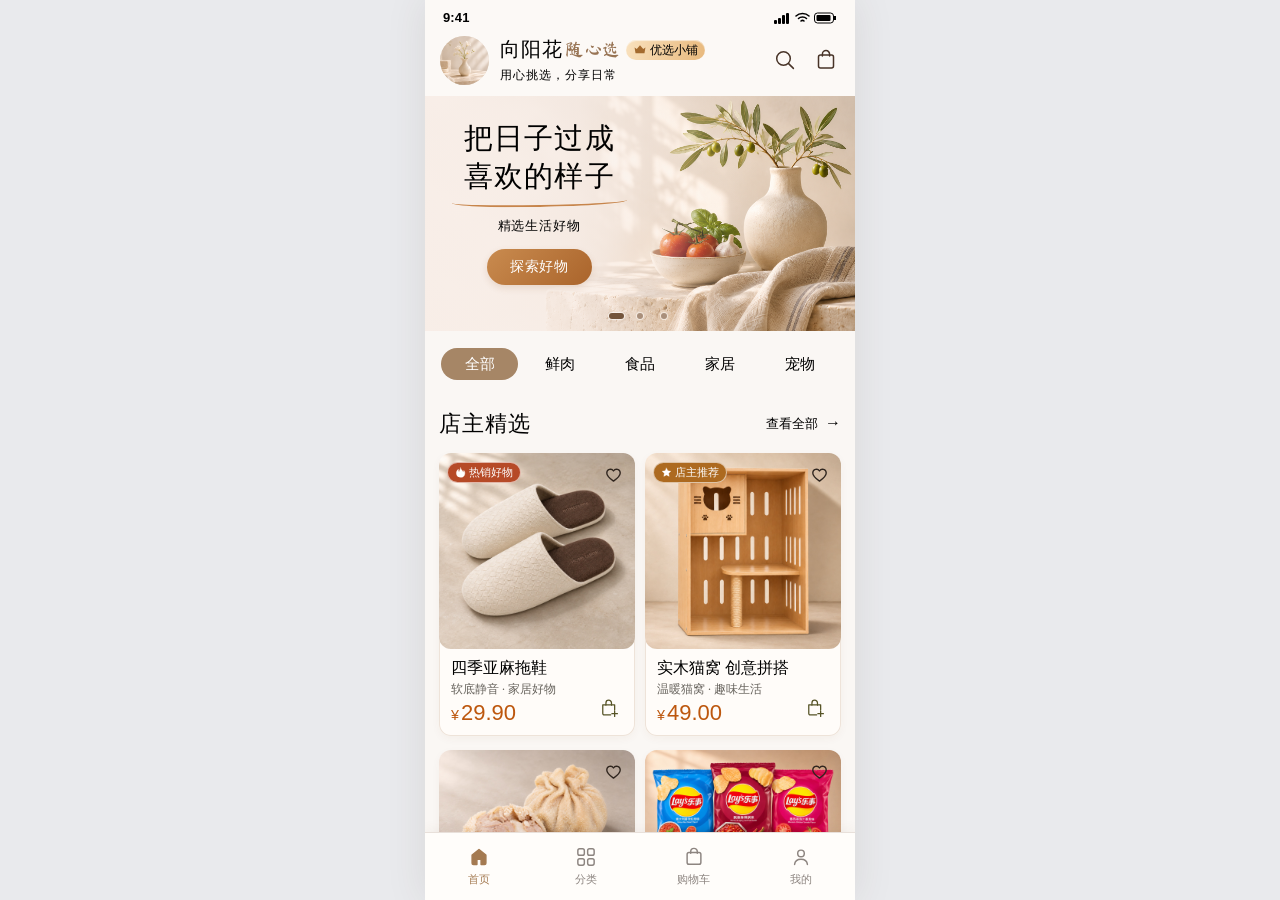
==== commit 42e9b55a: "Publish current Xiangyanghua storefront preview" ====
--- a/v1.html
+++ b/v1.html
@@ -8,7 +8,8 @@
   <link rel="stylesheet" href="./v1-base.css">
   <link rel="stylesheet" href="./v1-theme.css">
   <link rel="stylesheet" href="./v1-store.css?rev=store-1">
-  <link rel="stylesheet" href="./v1-warm.css?rev=product-cards-1">
+  <link rel="stylesheet" href="./v1-warm.css?rev=plain-icons-1">
+  <link rel="stylesheet" href="./product-photos.css">
 </head>
 <body>
   <main class="phone-shell" aria-label="向阳花随心选界面预览">
@@ -16,6 +17,6 @@
     <nav class="bottom-nav" id="bottom-nav" aria-label="页面导航"></nav>
     <div class="toast" id="toast" role="status" aria-live="polite"></div>
   </main>
-  <script src="./v1.js?rev=product-cards-1" defer></script>
+  <script src="./v1.js?rev=studio-photos-1" defer></script>
 </body>
 </html>
--- a/v1-warm.css
+++ b/v1-warm.css
@@ -15,9 +15,11 @@
 .warm-topbar { display: flex; align-items: center; justify-content: space-between; gap: 12px; min-height: 67px; padding: 5px 0 10px; }
 .warm-identity { display: flex; align-items: center; gap: 11px; min-width: 0; }
 .warm-avatar { flex: none; width: 49px; height: 49px; border-radius: 50%; object-fit: cover; object-position: center 28%; background: #eae1d7; }
-.warm-shop-name { display: flex; align-items: baseline; gap: 3px; color: #362820; font-family: 'Songti SC', 'Noto Serif SC', 'STSong', serif; font-size: 20px; font-weight: 700; letter-spacing: .04em; white-space: nowrap; }
-.warm-shop-accent { color: #a27c5d; font-family: 'Shop Accent', 'Kaiti SC', 'STKaiti', serif; font-size: .9em; font-weight: 400; letter-spacing: .03em; }
-.warm-shop-sub { margin-top: 4px; color: #827066; font-size: 12px; letter-spacing: .08em; white-space: nowrap; }
+.warm-shop-name { display: flex; align-items: baseline; gap: 3px; color: #000; font-family: 'Songti SC', 'Noto Serif SC', 'STSong', serif; font-size: 20px; font-weight: 700; letter-spacing: .04em; white-space: nowrap; }
+.warm-shop-accent { color: #987454; font-family: 'Shop Accent', 'Kaiti SC', 'STKaiti', serif; font-size: .9em; font-weight: 400; letter-spacing: .03em; }
+.warm-shop-badge { display: inline-flex; flex: none; align-items: center; align-self: center; gap: 3px; margin-left: 2px; padding: 4px 7px; border-radius: 999px; background: linear-gradient(100deg, #f9e1bd, #e8b97d); box-shadow: inset 0 1px 1px #fff9; color: #000; font-family: -apple-system, BlinkMacSystemFont, 'PingFang SC', sans-serif; font-size: 12px; font-weight: 600; line-height: 1; letter-spacing: 0; }
+.warm-shop-badge svg { display: block; flex: none; width: 14px; height: 11px; fill: #a46b2f; }
+.warm-shop-sub { margin-top: 4px; color: #000; font-size: 12px; letter-spacing: .08em; white-space: nowrap; }
 .warm-header-actions { display: flex; align-items: center; gap: 12px; }
 .warm-header-actions button { position: relative; display: grid; place-items: center; width: 29px; height: 35px; padding: 0; background: transparent; color: #473327; }
 .warm-header-actions .icon { width: 24px; height: 24px; stroke-width: 1.5; }
@@ -27,12 +29,12 @@
 .warm-slide { position: absolute; inset: 0; animation: warm-hero-fade .35s ease both; }
 .warm-slide[hidden] { display: none; }
 .warm-hero-image { position: absolute; inset: 0; width: 100%; height: 100%; object-fit: cover; object-position: center; }
-.warm-slide::after { position: absolute; inset: 0; content: ''; pointer-events: none; background: linear-gradient(90deg, #f5ece6b8, #f7eee94a 47%, transparent 75%); }
-.warm-hero-copy { position: relative; z-index: 1; padding: 29px 23px; color: #000; }
-.warm-hero h1 { margin: 0; font-family: 'Songti SC', 'Noto Serif SC', 'STSong', serif; font-size: 27px; font-weight: 700; line-height: 1.35; letter-spacing: .07em; }
-.warm-hero p { margin: 11px 0 16px; color: #000; font-size: 14px; letter-spacing: .12em; }
-.warm-hero-copy button { min-height: 32px; padding: 0 14px; border: 1px solid #98765a; border-radius: 18px; background: #fbf7f1aa; color: #000; font-size: 13px; }
-.warm-hero-copy button span { margin-left: 6px; font-size: 17px; }
+.warm-slide::after { position: absolute; inset: 0; content: ''; pointer-events: none; background: linear-gradient(90deg, #f8eee8ec 0%, #f8eee8c7 36%, #f8eee83d 61%, transparent 78%); }
+.warm-hero-copy { position: relative; z-index: 1; display: flex; flex-direction: column; align-items: center; width: 52%; padding: 24px 10px 0 15px; color: #000; text-align: center; }
+.warm-hero h1 { width: 100%; margin: 0; font-family: 'Songti SC', 'Noto Serif SC', 'STSong', serif; font-size: 29px; font-weight: 700; line-height: 1.3; letter-spacing: .04em; }
+.warm-hero h1::after { display: block; width: 88%; height: 9px; margin: 1px auto 0; border-bottom: 2px solid #c7854b; border-radius: 0 0 50% 50%; content: ''; transform: rotate(-1deg); }
+.warm-hero p { margin: 10px 0 13px; color: #000; font-size: 13px; line-height: 1.4; letter-spacing: .07em; white-space: nowrap; }
+.warm-hero-copy button { min-height: 36px; padding: 0 23px; border: 0; border-radius: 999px; background: linear-gradient(135deg, #c98b4f, #aa642b); box-shadow: 0 3px 7px #8f572927; color: #fff; font-size: 14px; font-weight: 600; letter-spacing: .05em; }
 .warm-carousel-dots { position: absolute; z-index: 2; bottom: 3px; left: 50%; display: flex; gap: 0; transform: translateX(-50%); }
 .warm-carousel-dot { position: relative; display: grid; place-items: center; width: 24px; height: 24px; padding: 0; border: 0; background: transparent; }
 .warm-carousel-dot::before { width: 6px; height: 6px; border-radius: 8px; background: #a98f7b; content: ''; box-shadow: 0 0 0 1px #fff8; transition: width .2s ease, background .2s ease; }
@@ -47,24 +49,52 @@
 .warm-section-heading h2 { margin: 0; color: #000; font-family: 'Songti SC', 'Noto Serif SC', 'STSong', serif; font-size: 22px; font-weight: 700; letter-spacing: .04em; }
 .warm-section-heading button { padding: 6px 0; background: transparent; color: #000; font-size: 13px; }
 .warm-section-heading button span { padding-left: 3px; font-size: 16px; }
-.warm-grid { display: grid; grid-template-columns: repeat(2, minmax(0, 1fr)); gap: 13px 12px; }
-.warm-card { position: relative; min-width: 0; overflow: hidden; border: 1px solid #eee5dd; border-radius: 12px; background: #fffdfa; box-shadow: 0 3px 12px #78563a0c; }
-.warm-card-image { display: block; width: 100%; aspect-ratio: 1.27; overflow: hidden; padding: 0; border-radius: 11px; background: #f0e6dc; }
-.warm-card-image .sprite { width: 100%; height: 100%; }
-.warm-card-badge { position: absolute; top: 9px; left: 9px; display: inline-flex; align-items: center; gap: 3px; min-height: 21px; max-width: calc(100% - 54px); padding: 2px 8px 2px 6px; overflow: hidden; border: 1px solid #ffffffb3; border-radius: 13px; background: #d28b32; color: #fffdfa; font-size: 11px; font-weight: 600; line-height: 1.1; white-space: nowrap; pointer-events: none; }
-.warm-card-badge.is-hot, .warm-card-badge.is-new { background: #bf4a32; }
-.warm-card-badge img { flex: none; width: 12px; height: 12px; filter: brightness(0) invert(1); }
-.warm-favorite { position: absolute; top: 8px; right: 8px; display: grid; place-items: center; width: 30px; height: 30px; padding: 0; background: #fffaf4d9; border-radius: 50%; color: #513b2e; }
-.warm-favorite .icon { width: 23px; height: 23px; stroke-width: 1.5; }
-.warm-favorite.is-active .icon { fill: #ad8569; color: #8b6248; }
-.warm-card-copy { position: relative; min-height: 70px; padding: 6px 11px 7px; }
-.warm-card-title { display: -webkit-box; min-height: 18px; overflow: hidden; color: #30251e; font-family: 'Songti SC', 'Noto Serif SC', 'STSong', serif; font-size: 16px; font-weight: 700; line-height: 18px; -webkit-box-orient: vertical; -webkit-line-clamp: 1; }
-.warm-card-sub { overflow: hidden; margin-top: 2px; color: #81776f; font-size: 11px; line-height: 13px; text-overflow: ellipsis; white-space: nowrap; }
-.warm-card-price { display: block; margin-top: 3px; padding-right: 40px; color: #d66e1d; font-family: Georgia, 'Songti SC', serif; font-size: 20px; line-height: 1; white-space: nowrap; }
-.warm-card-price small { margin-right: 2px; font-size: 13px; }
-.warm-add { position: absolute; right: 9px; bottom: 9px; display: grid; place-items: center; width: 34px; height: 34px; padding: 0; border: 1px solid #d4c58a; border-radius: 50%; background: #faf6e8; color: #554d30; }
-.warm-add .icon { width: 19px; height: 19px; stroke-width: 1.5; }
-.warm-add span { position: absolute; right: 5px; bottom: 3px; padding: 0 1px; background: #faf6e8; color: #554d30; font-size: 11px; line-height: 1; }
+.warm-grid { display: grid; grid-template-columns: repeat(2, minmax(0, 1fr)); gap: 14px 10px; }
+.warm-card {
+  position: relative;
+  min-width: 0;
+  border-radius: 12px;
+  background: #fffcf9;
+  box-shadow: inset 0 0 0 1px #eee3d9, 0 3px 9px #6c44200b;
+}
+.warm-card-open {
+  display: block;
+  width: 100%;
+  padding: 0;
+  border-radius: inherit;
+  background: transparent;
+  text-align: left;
+}
+.warm-card-image { display: block; width: 100%; aspect-ratio: 1; overflow: hidden; border-radius: 12px; background: #f0e6dc; }
+.warm-card-label {
+  position: absolute;
+  inset: 9px auto auto 8px;
+  display: inline-flex;
+  align-items: center;
+  gap: 3px;
+  padding: 3px 7px;
+  border: 1px solid #fff9;
+  border-radius: 999px;
+  background: #ad6a20;
+  color: #fff;
+  font: 600 11px/1.15 -apple-system, 'PingFang SC', sans-serif;
+  pointer-events: none;
+}
+.warm-card-label.is-hot { background: #b64a27; }
+.warm-card-label .icon { width: 11px; height: 11px; fill: currentColor; stroke-width: .8; }
+.warm-favorite, .warm-add { position: absolute; display: grid; place-items: center; padding: 0; background: transparent; }
+.warm-favorite { top: 7px; right: 7px; width: 30px; height: 30px; color: #30261f; }
+.warm-favorite .icon { width: 19px; height: 19px; stroke-width: 1.7; }
+.warm-favorite.is-active { color: #b3492c; }
+.warm-favorite.is-active .icon { fill: currentColor; }
+.warm-card-copy { display: block; padding: 8px 12px 10px; }
+.warm-card-title, .warm-card-sub { display: block; overflow: hidden; text-overflow: ellipsis; white-space: nowrap; }
+.warm-card-title { color: #000; font: 700 16px/1.4 'Songti SC', 'Noto Serif SC', 'STSong', serif; }
+.warm-card-sub { margin: 1px 31px 0 0; color: #68645e; font: 12px/1.5 'Songti SC', 'Noto Serif SC', 'STSong', serif; }
+.warm-card-price { display: block; margin-top: 3px; padding-right: 36px; color: #bd570e; font-size: 22px; font-weight: 500; line-height: 1.12; font-variant-numeric: tabular-nums; }
+.warm-card-price small { margin-right: 2px; font-size: .65em; }
+.warm-add { right: 10px; bottom: 12px; width: 32px; height: 32px; color: #565326; }
+.warm-add .icon { width: 19px; height: 19px; stroke-width: 1.6; }
 .warm-about { display: flex; align-items: center; gap: 10px; margin: 24px 14px 0; padding: 16px 13px; border: 1px solid #eee5dc; border-radius: 8px; background: #f7f1eb; }
 .warm-about > span { display: grid; place-items: center; flex: none; width: 39px; height: 39px; border: 1px solid #dfd0c1; border-radius: 50%; color: #a18268; }
 .warm-about svg { width: 27px; height: 27px; }
@@ -102,6 +132,16 @@
 .info-strip span { color: #a99788; }
 .detail-actions .secondary { background: #f4ece4; color: #000; }
 .profile-overlay { background: linear-gradient(#3e29160c, #38291c9c); }
+@media (max-width: 400px) {
+  .warm-topbar { gap: 7px; }
+  .warm-avatar { width: 44px; height: 44px; }
+  .warm-identity { gap: 7px; }
+  .warm-shop-name { font-size: 18px; }
+  .warm-shop-badge { gap: 2px; margin-left: 1px; padding: 3px 5px; font-size: 11px; }
+  .warm-shop-badge svg { width: 11px; height: 10px; }
+  .warm-header-actions { gap: 4px; }
+  .warm-header-actions button { width: 27px; }
+}
 @media (max-width: 350px) {
   .warm-header { padding-inline: 10px; }
   .warm-header .status-bar { margin-inline: -10px; }
@@ -111,9 +151,11 @@
   .warm-shop-sub { font-size: 11px; }
   .warm-header-actions { gap: 5px; }
   .warm-hero { height: 205px; }
-  .warm-hero-copy { padding: 25px 18px; }
-  .warm-hero h1 { font-size: 23px; }
-  .warm-hero p { font-size: 12px; }
+  .warm-hero-copy { width: 54%; padding: 21px 6px 0 10px; }
+  .warm-hero h1 { font-size: 24px; }
+  .warm-hero p { margin: 8px 0 10px; font-size: 11px; }
+  .warm-hero-copy button { min-height: 33px; padding-inline: 17px; font-size: 13px; }
   .warm-filter { padding: 0 5px; font-size: 13px; }
-  .warm-card-title { font-size: 13px; }
+  .warm-card-copy { padding-inline: 9px; }
+  .warm-card-title { font-size: 15px; }
 }
--- a/product-photos.css
+++ b/product-photos.css
@@ -0,0 +1,7 @@
+.product-photo {
+  display: block;
+  width: 100%;
+  height: 100%;
+  object-fit: contain;
+  background: #fff;
+}
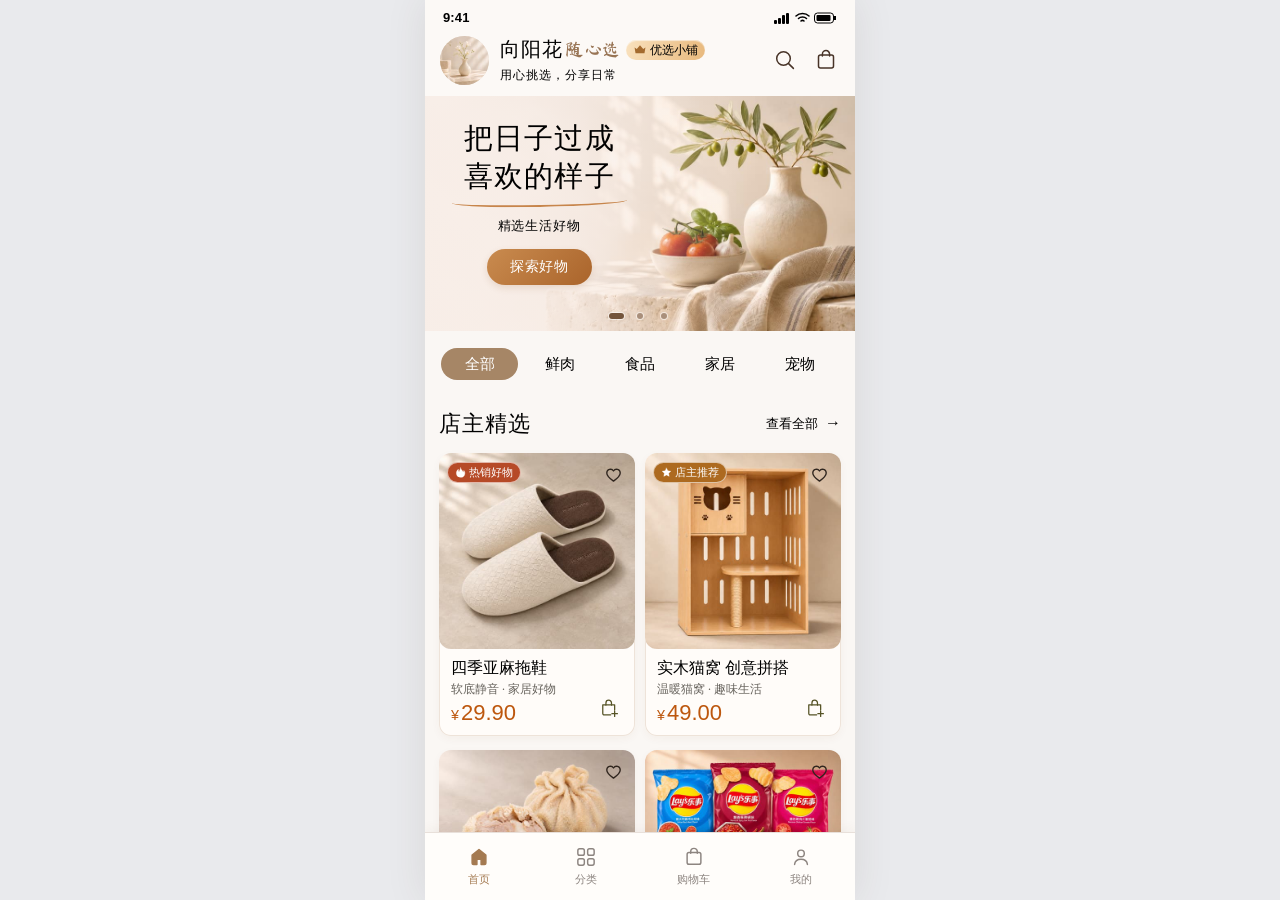
==== commit ce9c98ba: "Reduce mobile image transfers and defer inactive shop previews" ====
--- a/v1.html
+++ b/v1.html
@@ -5,11 +5,12 @@
   <meta name="viewport" content="width=device-width, initial-scale=1, viewport-fit=cover">
   <meta name="theme-color" content="#ffffff">
   <title>向阳花随心选</title>
+  <link rel="preload" as="image" href="./assets/mobile/v1-warm-hero.jpg" fetchpriority="high">
   <link rel="stylesheet" href="./v1-base.css">
   <link rel="stylesheet" href="./v1-theme.css">
   <link rel="stylesheet" href="./v1-store.css?rev=store-1">
   <link rel="stylesheet" href="./v1-warm.css?rev=plain-icons-1">
-  <link rel="stylesheet" href="./product-photos.css">
+  <link rel="stylesheet" href="./product-photos.css?rev=mobile-images-1">
 </head>
 <body>
   <main class="phone-shell" aria-label="向阳花随心选界面预览">
@@ -17,6 +18,6 @@
     <nav class="bottom-nav" id="bottom-nav" aria-label="页面导航"></nav>
     <div class="toast" id="toast" role="status" aria-live="polite"></div>
   </main>
-  <script src="./v1.js?rev=studio-photos-1" defer></script>
+  <script src="./v1.js?rev=mobile-images-1" defer></script>
 </body>
 </html>
--- a/product-photos.css
+++ b/product-photos.css
@@ -5,3 +5,4 @@
   object-fit: contain;
   background: #fff;
 }
+.product-photo[data-src] { visibility: hidden; }
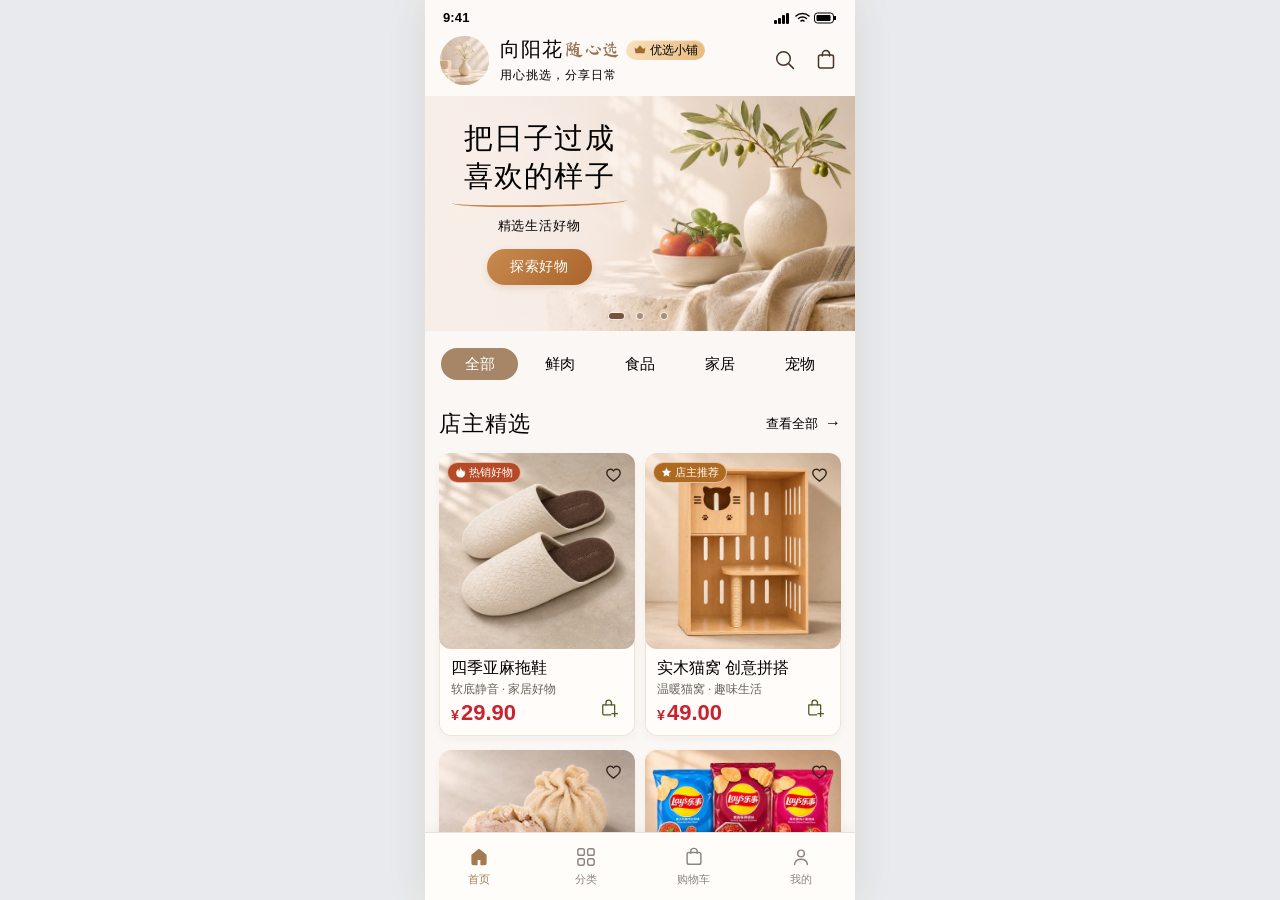
==== commit fbeebb2b: "Use bold red prices across storefront views" ====
--- a/v1.html
+++ b/v1.html
@@ -10,7 +10,7 @@
   <link rel="stylesheet" href="./v1-theme.css">
   <link rel="stylesheet" href="./v1-store.css?rev=store-1">
   <link rel="stylesheet" href="./v1-warm.css?rev=plain-icons-1">
-  <link rel="stylesheet" href="./product-photos.css?rev=mobile-images-1">
+  <link rel="stylesheet" href="./product-photos.css?rev=red-prices-1">
 </head>
 <body>
   <main class="phone-shell" aria-label="向阳花随心选界面预览">
--- a/product-photos.css
+++ b/product-photos.css
@@ -6,3 +6,19 @@
   background: #fff;
 }
 .product-photo[data-src] { visibility: hidden; }
+
+.price,
+.report-price,
+.warm-card-price,
+.mini-promo-price,
+.pdd-shelf-price,
+.showcase-price {
+  color: #c92330;
+  font-weight: 800;
+}
+
+.mini-promo-price b,
+.pdd-shelf-price b,
+.showcase-price strong {
+  font-weight: inherit;
+}
